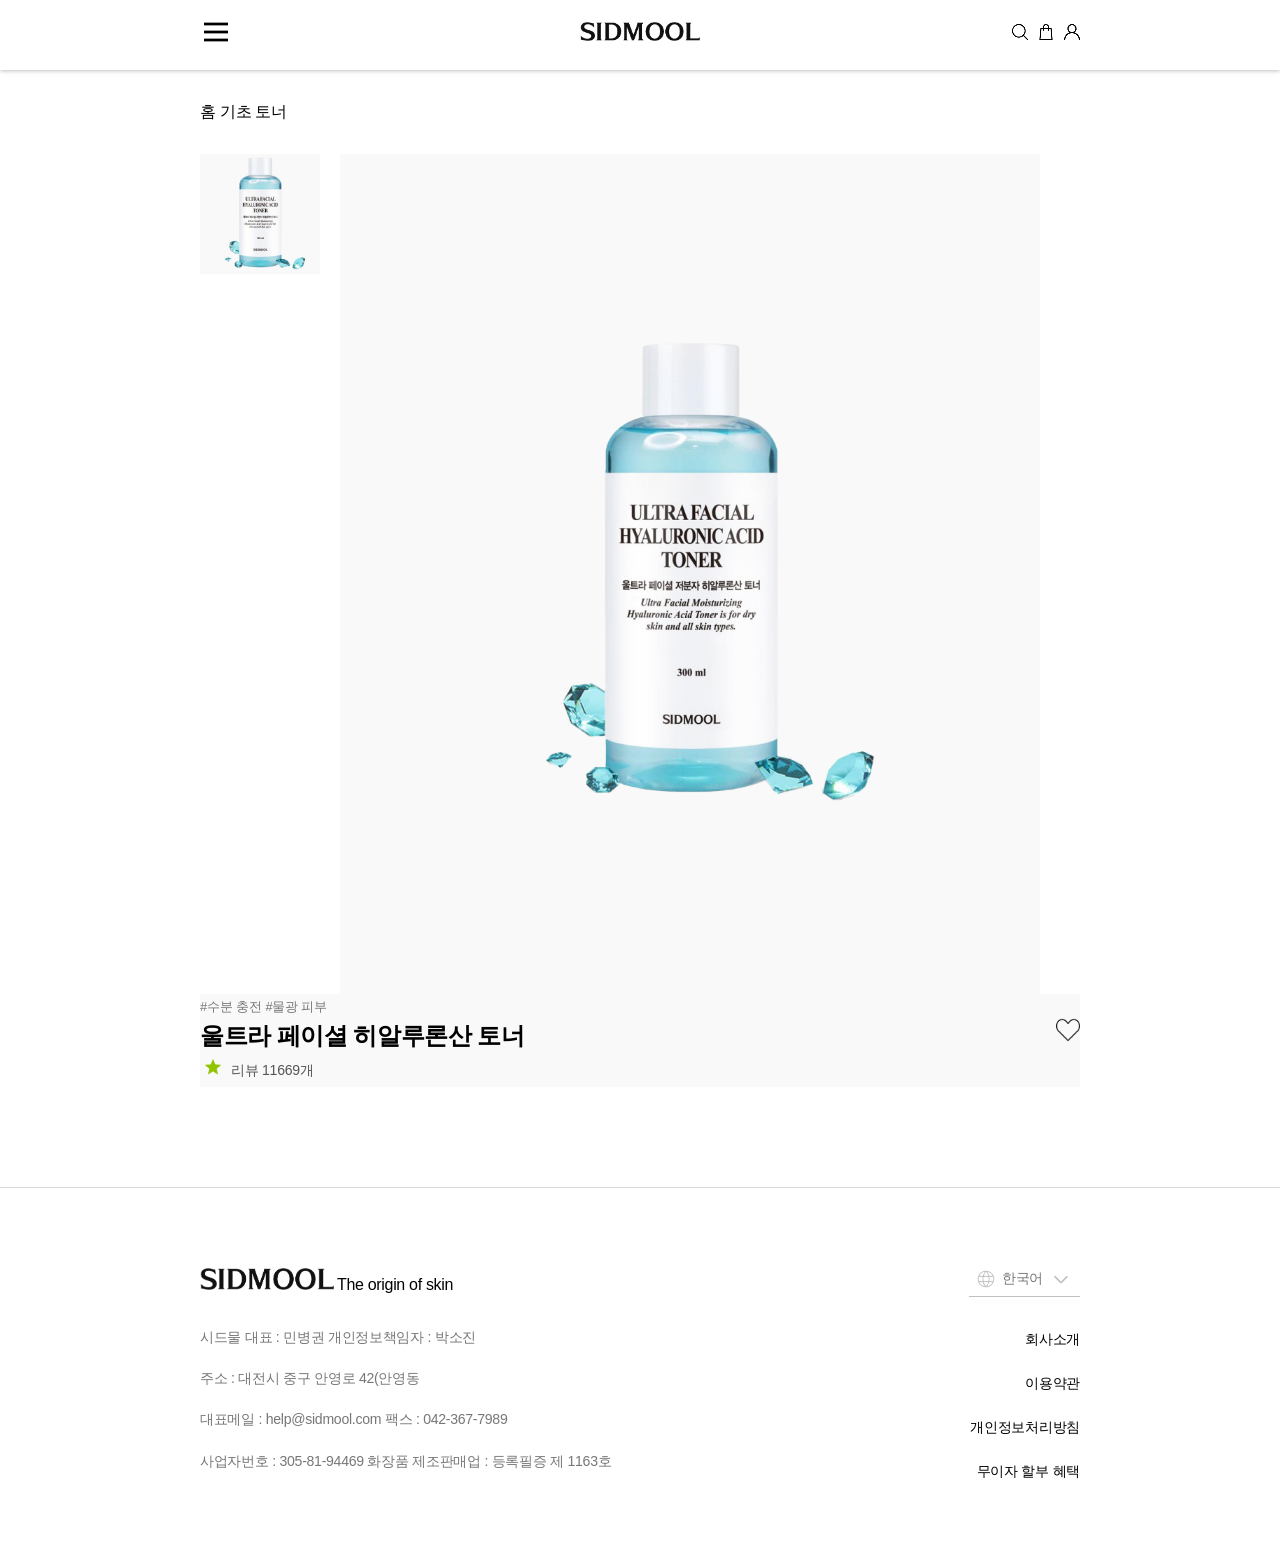
==== detail.html @ 5450d68a "26/04/20 학원" ====
<!DOCTYPE html>
<html lang="ko">
<head>
    <meta charset="UTF-8">
    <meta name="viewport" content="width=device-width, initial-scale=1.0">
    <title>울트라 페이셜 히알루론산 토너 | 시드물</title>
    <link rel="stylesheet" href="./style/reset.css">
    <link rel="stylesheet" href="./style/common.css">
    <link rel="stylesheet" href="./style/detail.css">
    <script src="./script/common.js" defer></script>
    <script src="./script/detail.js" defer></script>
</head>
<body>
    <div id="wrap">
        <header>
            <p class="menu"><img src="./images/common/hamburger_menu.png" alt="메뉴"></p>
            <h1><a href="#"><img src="./images/common/logo.png" alt="시드물"></a></h1>
            <div class="snb">
                <a href="#" class="search_btn"><img src="./images/common/search.png" alt="검색하기"></a>
                <a href="#" class="my_cart_btn"><img src="./images/common/my_cart.png" alt="장바구니"></a>
                <a href="#" class="my_menu_btn"><img src="./images/common/my_menu.png" alt="마이페이지"></a>
            </div>
        </header>
        <main>
            <div class="product_container">
                <div class="product_detail">
                    <div class="bread_crumb">
                        <a href="#">홈</a>
                        <a href="#">기초</a>
                        <a href="#">토너</a>
                    </div>
                    <div class="thumbnails">
                        <div class="related_products">
                            <a href="#"><img src="./images/product/sdm_best_001.png" alt=""></a><!-- 임시이미지 패키지로 교체 -->
                        </div>
                        <div class="product_thumbnail">
                            <p class="photo"></p>
                        </div>
                    </div>
                </div>
                <div class="order_sheet">
                    <div class="titles">
                        <div class="tags">
                            <a href="#">#수분 충전</a>
                            <a href="#">#물광 피부</a>
                        </div>
                        <div class="title_wrap">
                            <h1>울트라 페이셜 히알루론산 토너</h1>
                            <a href="#" class="like_btn"><img src="./images/common/like_btn.png" alt=""></a>
                        </div>
                        <div class="review">
                            <p><img src="./images/common/star.png" alt=""></p>
                            <a href="#">리뷰 11669개</a>
                        </div>
                    </div>
                    <div class="price_wrap">
                        <dl class="sale_price">
                            <dt></dt>
                            <dd></dd>
                        </dl>
                    </div>
                </div>
            </div>
        </main>
        <footer>
            <div class="f_top">
                <div class="logo">
                    <a href="#">
                        <img src="./images/common/logo.png" alt="시드물">
                    </a>
                    <span>The origin of skin</span>
                </div>
                <div class="language_btn">
                    <a href="#">
                        <img src="./images/common/language.png" alt="">
                        <span>한국어</span>
                        <img src="./images/common/down_arrow.png" alt="">
                    </a>
                </div>
            </div>
            <div class="f_bottom">
                <ul class="company_info">
                    <li>시드물 대표 : 민병권 개인정보책임자 : 박소진</li>
                    <li>주소 : 대전시 중구 안영로 42(안영동</li>
                    <li>대표메일 : help@sidmool.com 팩스 : 042-367-7989</li>
                    <li>사업자번호 : 305-81-94469 화장품 제조판매업 : 등록필증 제 1163호</li>
                </ul>
                <ul class="fnb">
                    <li><a href="#">회사소개</a></li>
                    <li><a href="#">이용약관</a></li>
                    <li><a href="#"><span>개인정보처리방침</span></a></li>
                    <li><a href="#">무이자 할부 혜택</a></li>
                </ul>
            </div>
        </footer>
    </div>
</body>
</html>
---- style/common.css ----
/* ============================================================헤더 */
header {
    width:100%; /* max-width:1920px;  */height:70px; padding:0 200px;
    display:flex; justify-content:space-between; align-items:center;
    position:fixed; z-index:999; 
    background-color: transparent;
    transition:background-color 0.3s;
}
header.scrolled { /* 헤더 스크롤 시 */
    background-color: #fff;  box-shadow: 0 1px 4px 0 rgba(0,0,0,0.25);
}
header .menu {width:32px;}
header .menu img {width:100%;}
header h1 {
    width:120px;
    position:absolute;
    left:50%;
    transform:translateX(-50%);
}
header h1 a {}
header h1 a img {width:100%;}
header .snb {display:flex; gap:10px;}
header .snb p {width:16px;}
header .snb p img {width:100%;}
/* ============================================================푸터 */
footer {padding:80px 200px; border-top:1px solid #d9d9d9;}
footer .f_top {margin-bottom:30px; display:flex; justify-content:space-between;}
footer .f_top .logo {display:flex; align-items:flex-end; gap:3px;}
footer .f_top .logo a {display:block; width:134px;}
footer .f_top .logo a img {width:100%;}
footer .f_top .logo span {font-weight:200;}
footer .f_top .language_btn {padding:0 6px; border-bottom:1px solid rgba(119,119,119,0.45)}
footer .f_top .language_btn a {display:flex; align-items:center;}
footer .f_top .language_btn a img:first-child {}
footer .f_top .language_btn a span {color:#777; font-size:0.88rem; font-weight:300; margin:0 5px;}
footer .f_top .language_btn a img:last-child {}
footer .f_bottom {display:flex; flex-flow:row nowrap; justify-content:space-between;}
footer .f_bottom .company_info {}
footer .f_bottom .company_info li {font-size:0.88rem; color:#777;margin-bottom:20px;}
footer .f_bottom .company_info li:last-child {margin-bottom:0;}
footer .f_bottom .fnb {display:flex; flex-flow:column nowrap; align-items:flex-end; gap:20px;}
footer .f_bottom .fnb li {}
footer .f_bottom .fnb li a {font-size:0.88rem; font-weight:300;}
footer .f_bottom .fnb li a span {font-weight:500;}
---- style/detail.css ----
header {
    background-color: #fff;  box-shadow: 0 1px 4px 0 rgba(0,0,0,0.25);
    position:fixed;
}
main {}
main .product_container {padding:100px 200px;}
main .product_container .product_detail {/* position:relative; */}
main .product_container .product_detail .bread_crumb {margin-bottom:30px;}
main .product_container .product_detail .bread_crumb a {}
main .product_container .product_detail .thumbnails {display:flex; gap:20px;}
main .product_container .product_detail .thumbnails .related_products {background-color: #f9f9f9; width:120px; height:120px;}
main .product_container .product_detail .thumbnails .related_products a {}
main .product_container .product_detail .thumbnails .related_products a img {width:100%;}
main .product_container .product_detail .product_thumbnail {
    width:700px; height:840px; background-color: #f9f9f9;
}
main .product_container .product_detail .thumbnails .product_thumbnail .photo {
    width:100%; height:100%;
    background-image: url(../images/product/sdm_best_001.png);
    background-position: center; background-size:70%; background-repeat: no-repeat;
}
main .product_container .order_sheet {
    /* position:fixed; right:200px; top:100px; */
    background-color: #f9f9f9;
}
main .product_container .order_sheet .titles {}
main .product_container .order_sheet .titles .tags {}
main .product_container .order_sheet .titles .tags a {color:#777; font-size:0.81rem; font-weight:500;}
main .product_container .order_sheet .titles .title_wrap {display:flex; justify-content:space-between;}
main .product_container .order_sheet .titles .title_wrap h1 {font-size:1.5rem; font-weight:700;}
main .product_container .order_sheet .titles .title_wrap .like_btn {display:block; width:24px; height:24px;}
main .product_container .order_sheet .titles .title_wrap .like_btn img {width:100%;}
main .product_container .order_sheet .titles .review {display:flex; align-items: center; gap:5px;}
main .product_container .order_sheet .titles .review p {width:26px;}
main .product_container .order_sheet .titles .review p img {width:100%;}
main .product_container .order_sheet .titles .review a {color:#555; font-size:0.88rem;}
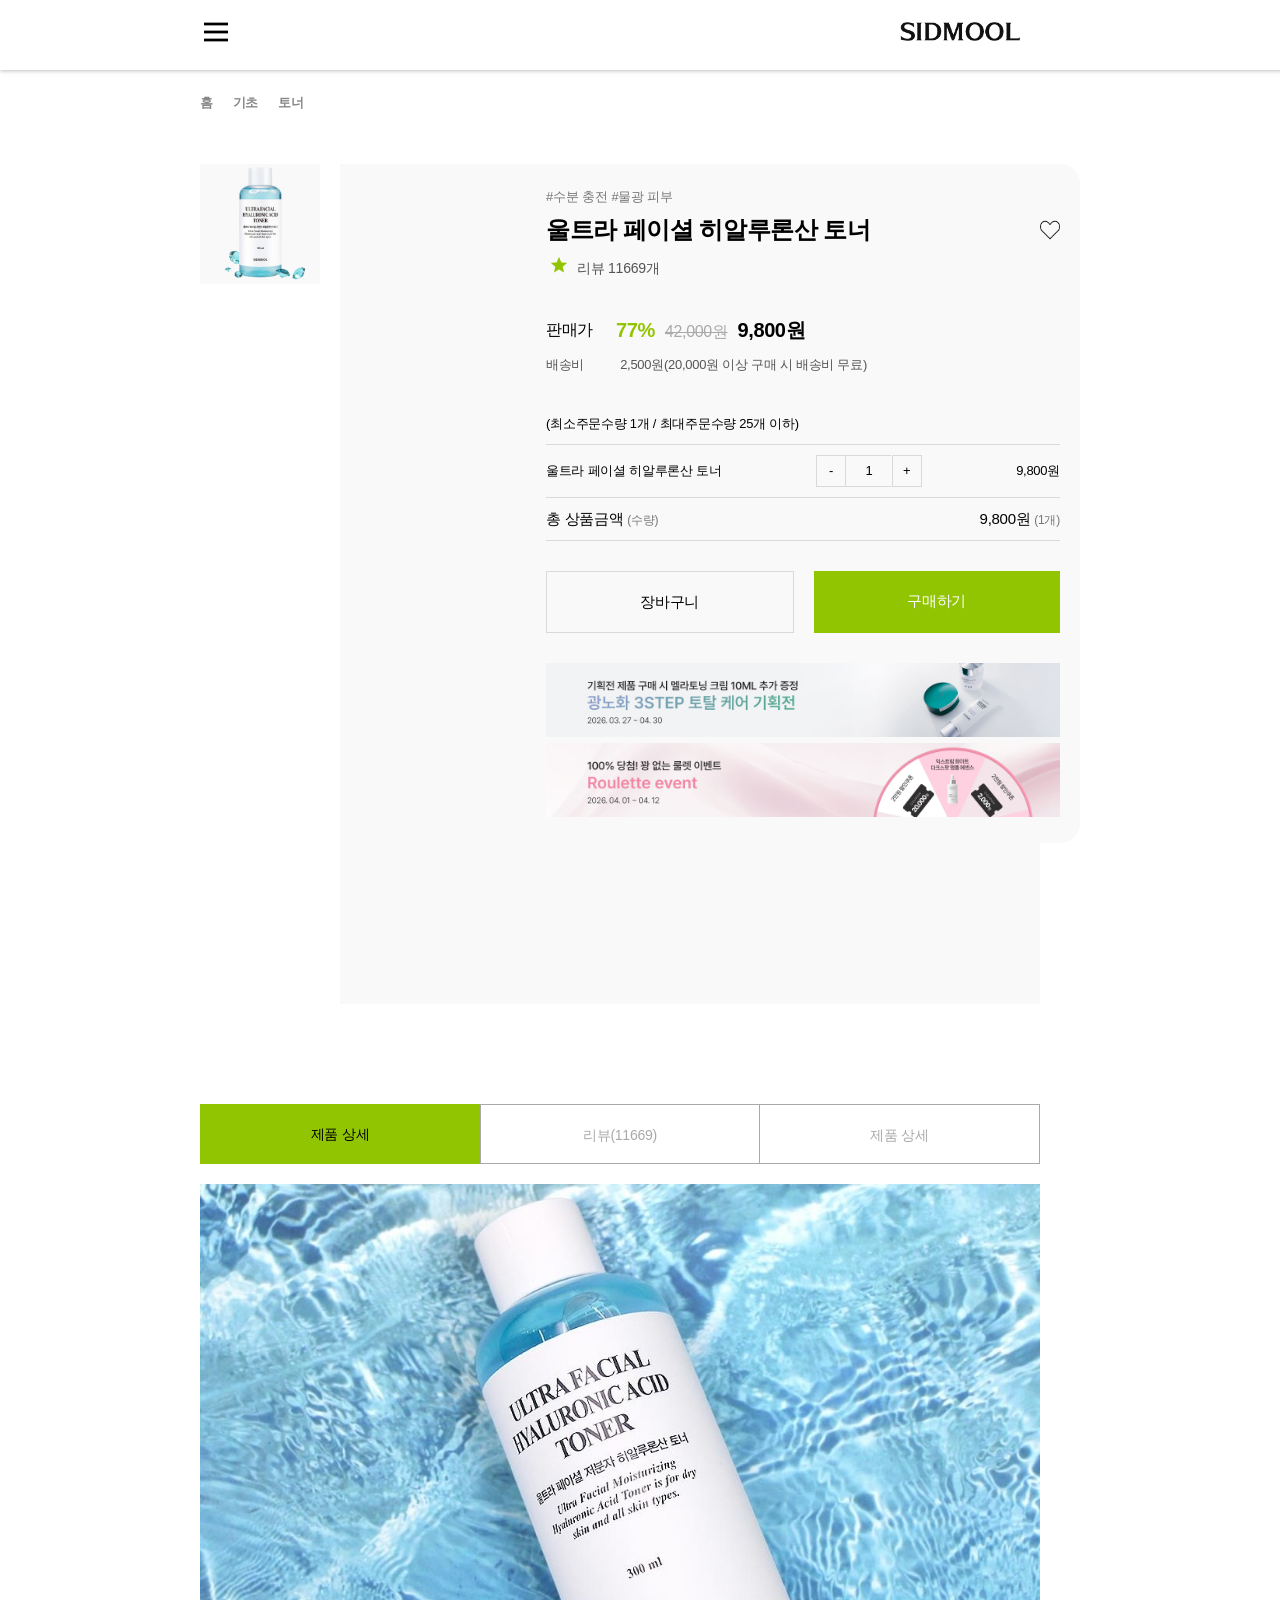
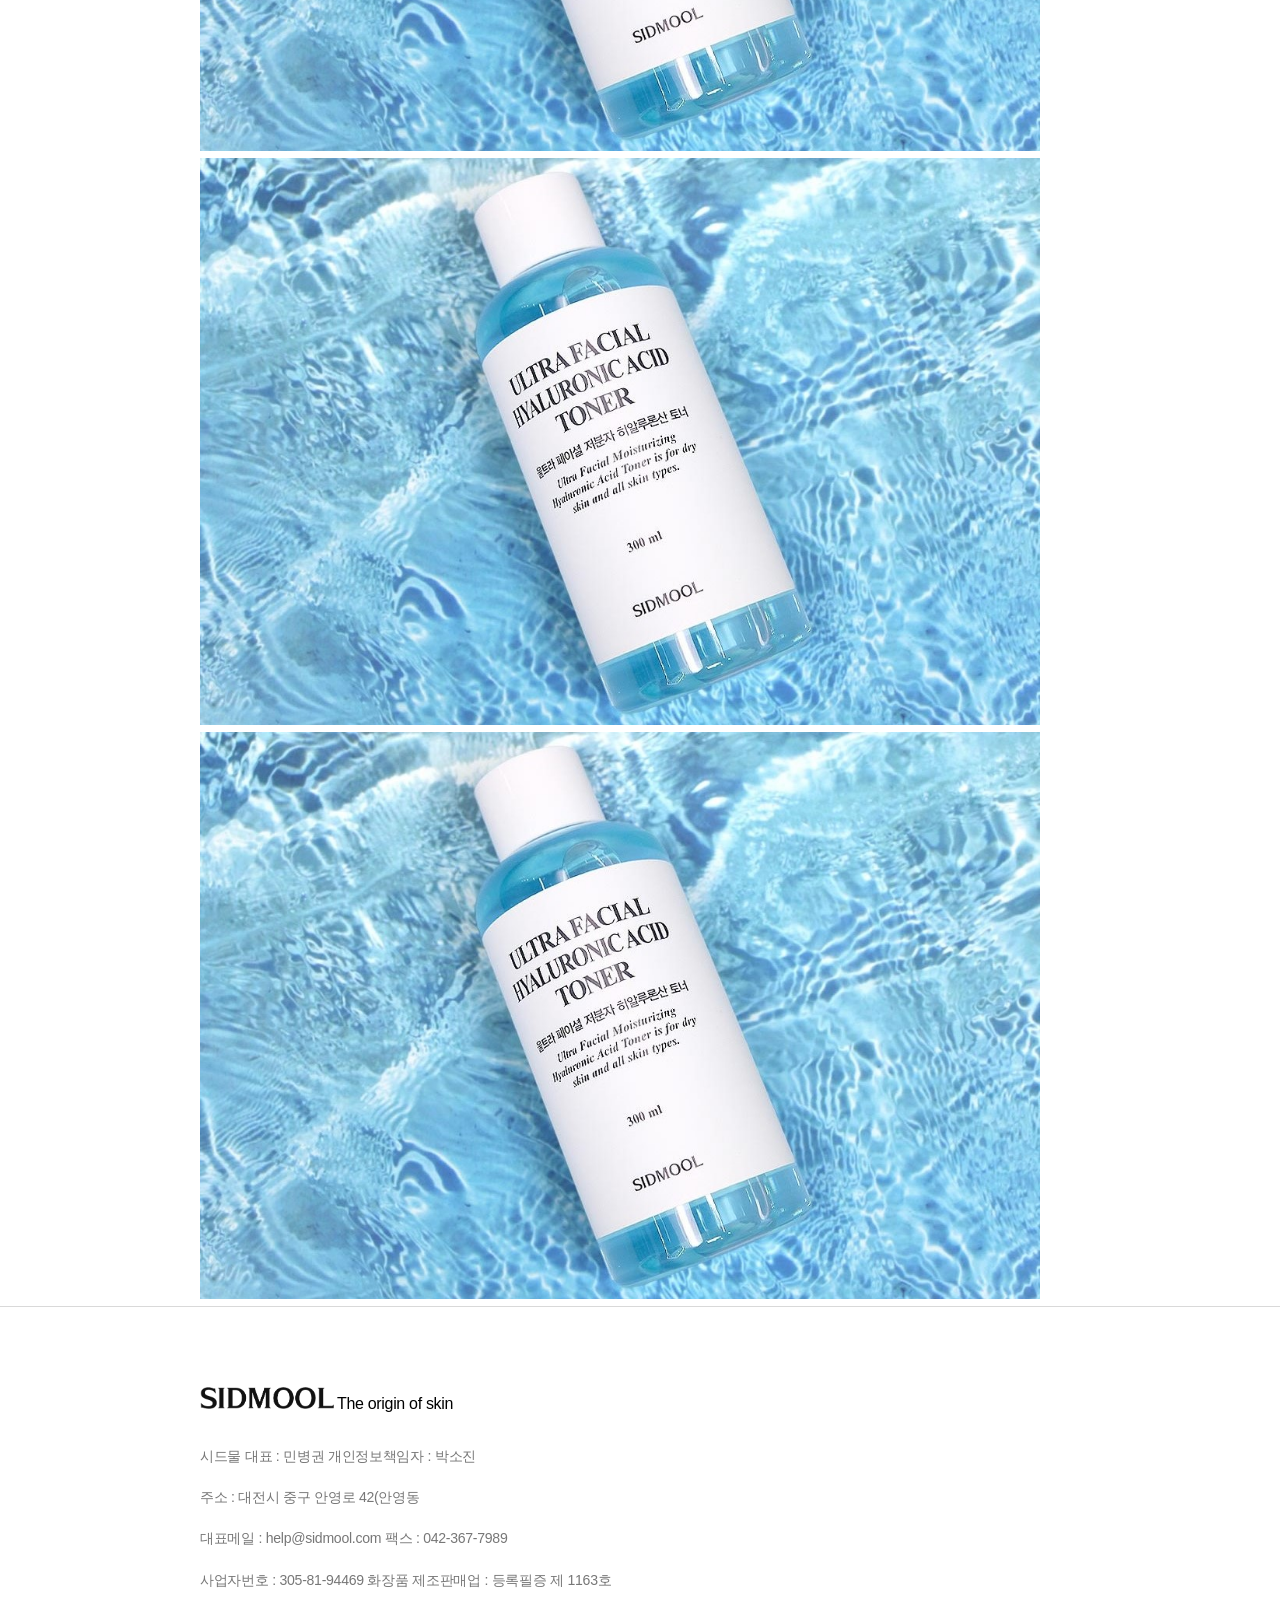
==== commit be3a94b0: "26/04/21 학원" ====
--- a/detail.html
+++ b/detail.html
@@ -7,6 +7,7 @@
     <link rel="stylesheet" href="./style/reset.css">
     <link rel="stylesheet" href="./style/common.css">
     <link rel="stylesheet" href="./style/detail.css">
+    <link rel="shortcut icon" href="./images/common/favicon.png" type="image/x-icon">
     <script src="./script/common.js" defer></script>
     <script src="./script/detail.js" defer></script>
 </head>
@@ -14,7 +15,7 @@
     <div id="wrap">
         <header>
             <p class="menu"><img src="./images/common/hamburger_menu.png" alt="메뉴"></p>
-            <h1><a href="#"><img src="./images/common/logo.png" alt="시드물"></a></h1>
+            <h1><a href="./index.html"><img src="./images/common/logo.png" alt="시드물"></a></h1>
             <div class="snb">
                 <a href="#" class="search_btn"><img src="./images/common/search.png" alt="검색하기"></a>
                 <a href="#" class="my_cart_btn"><img src="./images/common/my_cart.png" alt="장바구니"></a>
@@ -22,20 +23,32 @@
             </div>
         </header>
         <main>
-            <div class="product_container">
-                <div class="product_detail">
-                    <div class="bread_crumb">
-                        <a href="#">홈</a>
-                        <a href="#">기초</a>
-                        <a href="#">토너</a>
+            <ul class="bread_crumb">
+                <li><a href="#">홈</a></li>
+                <li><a href="#">기초</a></li>
+                <li><a href="#">토너</a></li>
+            </ul>
+            <div id="detail_wrap">
+                <div class="product_container">
+                    <div class="product_detail">
+                        <div class="thumbnails">
+                            <div class="related_products">
+                                <a href="#"><img src="./images/product/sdm_best_001.png" alt=""></a><!-- 임시이미지 패키지로 교체 -->
+                            </div>
+                            <div class="product_thumbnail">
+                                <p class="photo"><img src="./images/product/sdm_best_001.png" alt=""></p>
+                            </div>
+                        </div>
                     </div>
-                    <div class="thumbnails">
-                        <div class="related_products">
-                            <a href="#"><img src="./images/product/sdm_best_001.png" alt=""></a><!-- 임시이미지 패키지로 교체 -->
-                        </div>
-                        <div class="product_thumbnail">
-                            <p class="photo"></p>
-                        </div>
+                    <div class="tab_menu_box"><!-- 임시 -->
+                        <a href="#" class="detail active">제품 상세</a>
+                        <a href="#" class="review">리뷰(<span>11669</span>)</a>
+                        <a href="#" class="inquiry">제품 상세</a>
+                    </div>
+                    <div class="product_detail_img"><!-- 임시 -->
+                        <a href="#"><img src="./images/detail/sdm_detail_img.jpg" alt=""></a>
+                        <a href="#"><img src="./images/detail/sdm_detail_img.jpg" alt=""></a>
+                        <a href="#"><img src="./images/detail/sdm_detail_img.jpg" alt=""></a>
                     </div>
                 </div>
                 <div class="order_sheet">
@@ -54,11 +67,45 @@
                         </div>
                     </div>
                     <div class="price_wrap">
-                        <dl class="sale_price">
-                            <dt></dt>
-                            <dd></dd>
-                        </dl>
+                        <div class="sale_price">
+                            <p>판매가</p>
+                            <div class="price_info">
+                                <span class="discount_rate">77%</span><em>42,000원</em><p class="price">9,800원</p>
+                            </div>
+                        </div>
+                        <div class="delivery_fee">
+                            <p>배송비</p>
+                            <span>2,500원(20,000원 이상 구매 시 배송비 무료)</span>
+                        </div>
                     </div>
+                    <ul class="order_detail">
+                        <li>(최소주문수량 1개 / 최대주문수량 25개 이하)</li>
+                        <li>
+                            <ul class="order_quantity_box">
+                                <li>울트라 페이셜 히알루론산 토너</li>
+                                <li class="quantity_btn_box">
+                                    <button type="button" class="minus">-</button>
+                                    <input type="number" name="quantity" id="quantity" value="1">
+                                    <button type="button" class="plus">+</button>
+                                </li>
+                                <li>9,800원</li>
+                            </ul>
+                        </li>
+                        <li>
+                            <ul class="total_box">
+                                <li>총 상품금액 <span>(수량)</span></li>
+                                <li>9,800원 <span>(1개)</span></li>
+                            </ul>
+                        </li>
+                    </ul>
+                    <div class="order_btn">
+                        <a href="#" class="cart_btn">장바구니</a>
+                        <a href="#" class="buy_btn">구매하기</a>
+                    </div>
+                    <ol class="event_bnr_container"> <!-- background-image 이미지 교체 필요함 (해상도 깨짐) -->
+                        <li class="event_bnr"><a href="#"><img src="./images/detail/sdm_detail_event_bnr_001.jpg" alt=""></a></li>
+                        <li class="event_bnr"><a href="#"><img src="./images/detail/sdm_detail_event_bnr_002.jpg" alt=""></a></li>
+                    </ol>
                 </div>
             </div>
         </main>
--- a/style/common.css
+++ b/style/common.css
@@ -1,6 +1,6 @@
 /* ============================================================헤더 */
 header {
-    width:100%; /* max-width:1920px;  */height:70px; padding:0 200px;
+    width:100%; min-width:1920px; height:70px; padding:0 200px;
     display:flex; justify-content:space-between; align-items:center;
     position:fixed; z-index:999; 
     background-color: transparent;
--- a/style/detail.css
+++ b/style/detail.css
@@ -1,36 +1,96 @@
+#wrap {width:100%; min-width:1920px; }
 header {
     background-color: #fff;  box-shadow: 0 1px 4px 0 rgba(0,0,0,0.25);
-    position:fixed;
+    position:sticky; top:0;
 }
-main {}
-main .product_container {padding:100px 200px;}
-main .product_container .product_detail {/* position:relative; */}
-main .product_container .product_detail .bread_crumb {margin-bottom:30px;}
-main .product_container .product_detail .bread_crumb a {}
-main .product_container .product_detail .thumbnails {display:flex; gap:20px;}
-main .product_container .product_detail .thumbnails .related_products {background-color: #f9f9f9; width:120px; height:120px;}
-main .product_container .product_detail .thumbnails .related_products a {}
-main .product_container .product_detail .thumbnails .related_products a img {width:100%;}
-main .product_container .product_detail .product_thumbnail {
+#wrap main {width:100%; min-width:1920px;}
+#wrap main .bread_crumb {margin-bottom:30px; display:flex; gap:20px; padding:20px 200px;}
+#wrap main .bread_crumb li {}
+#wrap main .bread_crumb li a {color:#888; font-size:0.81rem; font-weight:700;}
+#wrap main #detail_wrap {display:flex; flex-flow:row nowrap; justify-content:space-between; position:relative; width:100%; min-width:1920px; margin:0 200px;}
+#wrap main #detail_wrap .product_container {width:840px;}
+#wrap main #detail_wrap .product_container .product_detail {}
+#wrap main #detail_wrap .product_container .product_detail .thumbnails {display:flex; gap:20px;}
+#wrap main #detail_wrap .product_container .product_detail .thumbnails .related_products {background-color: #f9f9f9; width:120px; height:120px;}
+#wrap main #detail_wrap .product_container .product_detail .thumbnails .related_products a {}
+#wrap main #detail_wrap .product_container .product_detail .thumbnails .related_products a img {width:100%;}
+#wrap main #detail_wrap .product_container .product_detail .product_thumbnail {
     width:700px; height:840px; background-color: #f9f9f9;
 }
-main .product_container .product_detail .thumbnails .product_thumbnail .photo {
-    width:100%; height:100%;
-    background-image: url(../images/product/sdm_best_001.png);
-    background-position: center; background-size:70%; background-repeat: no-repeat;
+#wrap main #detail_wrap .product_container .product_detail .thumbnails .product_thumbnail .photo {width:450px; margin:0 auto; padding-top:25%;}
+#wrap main #detail_wrap .product_container .product_detail .thumbnails .product_thumbnail .photo img {width:100%;}
+/* ================================================================================================== 아래 상세 탭메뉴 */
+#wrap main #detail_wrap .product_container .tab_menu_box {display:flex; text-align:center; margin:100px 0 20px 0; }
+#wrap main #detail_wrap .product_container .tab_menu_box a {display:block; height:60px; width:calc(100% / 3); }
+#wrap main #detail_wrap .product_container .tab_menu_box > * {color:#a9a9a9; line-height:60px; font-size:0.88rem;}
+#wrap main #detail_wrap .product_container .tab_menu_box a.active {color:#000; background-color:#92C501}
+#wrap main #detail_wrap .product_container .tab_menu_box .detail {}
+#wrap main #detail_wrap .product_container .tab_menu_box .review {border:1px solid #a9a9a9;}
+#wrap main #detail_wrap .product_container .tab_menu_box .review span {color:#a9a9a9;}
+#wrap main #detail_wrap .product_container .tab_menu_box .inquiry {border:1px solid #a9a9a9; border-left:0;}
+#wrap main #detail_wrap .product_container .product_detail_img {}
+#wrap main #detail_wrap .product_container .product_detail_img a {display:block; width:100%;}
+#wrap main #detail_wrap .product_container .product_detail_img a img {width:100%;}
+
+/* ================================================================================================== 주문서 */
+
+#wrap main #detail_wrap .order_sheet {
+    position:fixed; right:200px;  border-radius: 20px;
+    background-color: #f9f9f9; width:100%; max-width:554px; padding:20px;
 }
-main .product_container .order_sheet {
-    /* position:fixed; right:200px; top:100px; */
-    background-color: #f9f9f9;
+#wrap main #detail_wrap .order_sheet .titles {}
+#wrap main #detail_wrap .order_sheet .titles .tags {}
+#wrap main #detail_wrap .order_sheet .titles .tags a {color:#777; font-size:0.81rem; font-weight:500;}
+#wrap main #detail_wrap .order_sheet .titles .title_wrap {display:flex; justify-content:space-between; align-items: center; margin:10px 0;}
+#wrap main #detail_wrap .order_sheet .titles .title_wrap h1 {font-size:1.5rem; font-weight:700; line-height:1;}
+#wrap main #detail_wrap .order_sheet .titles .title_wrap .like_btn {display:block; width:20px; height:20px;}
+#wrap main #detail_wrap .order_sheet .titles .title_wrap .like_btn img {width:100%;}
+#wrap main #detail_wrap .order_sheet .titles .review {display:flex; align-items: center; gap:5px;}
+#wrap main #detail_wrap .order_sheet .titles .review p {width:26px;}
+#wrap main #detail_wrap .order_sheet .titles .review p img {width:100%;}
+#wrap main #detail_wrap .order_sheet .titles .review a {color:#555; font-size:0.88rem;}
+/* ===============================================================================================================================price_wrap */
+#wrap main #detail_wrap .order_sheet .price_wrap {margin:30px 0;}
+#wrap main #detail_wrap .order_sheet .price_wrap > * {line-height:1;}
+#wrap main #detail_wrap .order_sheet .price_wrap .sale_price {display:flex; margin-bottom:10px; align-items:center;}
+#wrap main #detail_wrap .order_sheet .price_wrap .sale_price > p {width:50px; margin-right:20px;}
+#wrap main #detail_wrap .order_sheet .price_wrap .sale_price .price_info {}
+#wrap main #detail_wrap .order_sheet .price_wrap .sale_price .price_info .discount_rate {font-size:1.25rem; font-weight:700; color:#92C501;}
+#wrap main #detail_wrap .order_sheet .price_wrap .sale_price .price_info em {color:#a9a9a9; text-decoration: line-through; margin:0 10px;}
+#wrap main #detail_wrap .order_sheet .price_wrap .sale_price .price_info .price {font-size:1.25rem; font-weight:700; display:inline-block;}
+#wrap main #detail_wrap .order_sheet .price_wrap .delivery_fee {}
+#wrap main #detail_wrap .order_sheet .price_wrap .delivery_fee > * {color:#555; font-size:0.81rem;}
+#wrap main #detail_wrap .order_sheet .price_wrap .delivery_fee p {display:inline-block; width:50px;  margin-right:20px;}
+#wrap main #detail_wrap .order_sheet .price_wrap .delivery_fee span {}
+/* ===============================================================================================================================.order_detail */
+#wrap main #detail_wrap .order_sheet .order_detail {}
+#wrap main #detail_wrap .order_sheet .order_detail > li {border-bottom:1px solid #d9d9d9; padding:10px 0; font-size:0.81rem;}
+#wrap main #detail_wrap .order_sheet .order_detail > li > * {/* font-size:0.81rem; */}
+#wrap main #detail_wrap .order_sheet .order_detail > li .order_quantity_box {display:flex; justify-content:space-between; align-items:center;}
+#wrap main #detail_wrap .order_sheet .order_detail > li .order_quantity_box > li {}
+#wrap main #detail_wrap .order_sheet .order_detail > li .order_quantity_box .quantity_btn_box {}
+#wrap main #detail_wrap .order_sheet .order_detail > li .order_quantity_box .quantity_btn_box button {width:30px; line-height:30px; border:1px solid #d9d9d9;}
+#wrap main #detail_wrap .order_sheet .order_detail > li .order_quantity_box .quantity_btn_box .minus {}
+#wrap main #detail_wrap .order_sheet .order_detail > li .order_quantity_box .quantity_btn_box .plus {}
+#wrap main #detail_wrap .order_sheet .order_detail > li .order_quantity_box .quantity_btn_box #quantity {
+    background-color:#f9f9f9; text-align: center; width:45px; line-height:30px;
+    margin:0 -3px 0 -3px;
+    border-top:1px  solid #d9d9d9;
+    border-bottom:1px  solid #d9d9d9; 
 }
-main .product_container .order_sheet .titles {}
-main .product_container .order_sheet .titles .tags {}
-main .product_container .order_sheet .titles .tags a {color:#777; font-size:0.81rem; font-weight:500;}
-main .product_container .order_sheet .titles .title_wrap {display:flex; justify-content:space-between;}
-main .product_container .order_sheet .titles .title_wrap h1 {font-size:1.5rem; font-weight:700;}
-main .product_container .order_sheet .titles .title_wrap .like_btn {display:block; width:24px; height:24px;}
-main .product_container .order_sheet .titles .title_wrap .like_btn img {width:100%;}
-main .product_container .order_sheet .titles .review {display:flex; align-items: center; gap:5px;}
-main .product_container .order_sheet .titles .review p {width:26px;}
-main .product_container .order_sheet .titles .review p img {width:100%;}
-main .product_container .order_sheet .titles .review a {color:#555; font-size:0.88rem;}
+#wrap main #detail_wrap .order_sheet .order_detail > li .total_box {display:flex; justify-content: space-between;}
+#wrap main #detail_wrap .order_sheet .order_detail > li .total_box li {font-size:0.94rem;}
+#wrap main #detail_wrap .order_sheet .order_detail > li .total_box li span {font-size:0.75rem; color:#777;}
+#wrap main #detail_wrap .order_sheet .order_btn {display:flex; gap:20px; text-align: center; margin:30px 0;}
+#wrap main #detail_wrap .order_sheet .order_btn a {display:block; font-size:0.94rem; width:100%; line-height:60px; font-size:0.94rem;}
+#wrap main #detail_wrap .order_sheet .order_btn .cart_btn {border:1px solid #d9d9d9;}
+#wrap main #detail_wrap .order_sheet .order_btn .buy_btn {background-color:#92C501; color:#fff;}
+/* ===============================================================================================================================.event_bnr_container */
+#wrap main #detail_wrap .order_sheet .event_bnr_container {}
+#wrap main #detail_wrap .order_sheet .event_bnr_container li {
+    height:80px; width:100%; background-position:center; background-size:cover;
+}
+#wrap main #detail_wrap .order_sheet .event_bnr_container li a {display:block;}
+#wrap main #detail_wrap .order_sheet .event_bnr_container li a img {width:100%;}
+#wrap main #detail_wrap .order_sheet .event_bnr_container .event_bnr {}
+
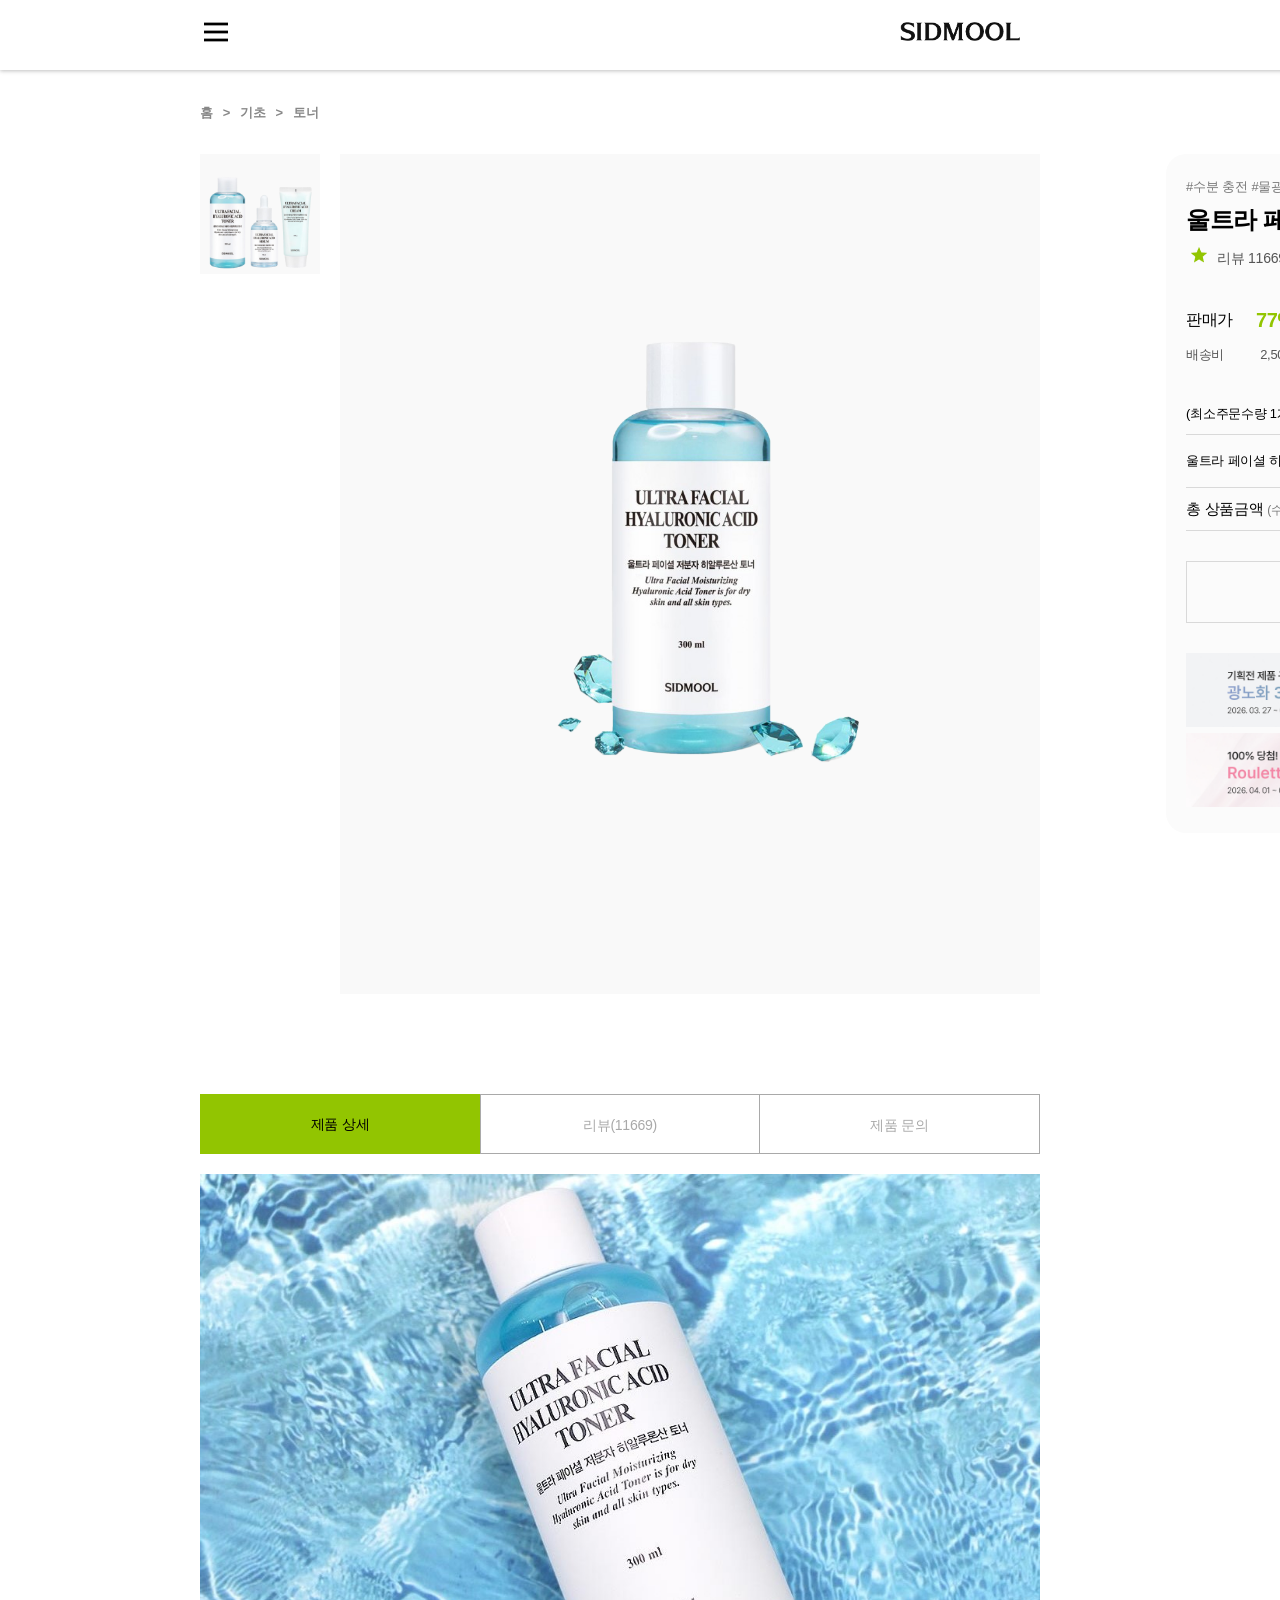
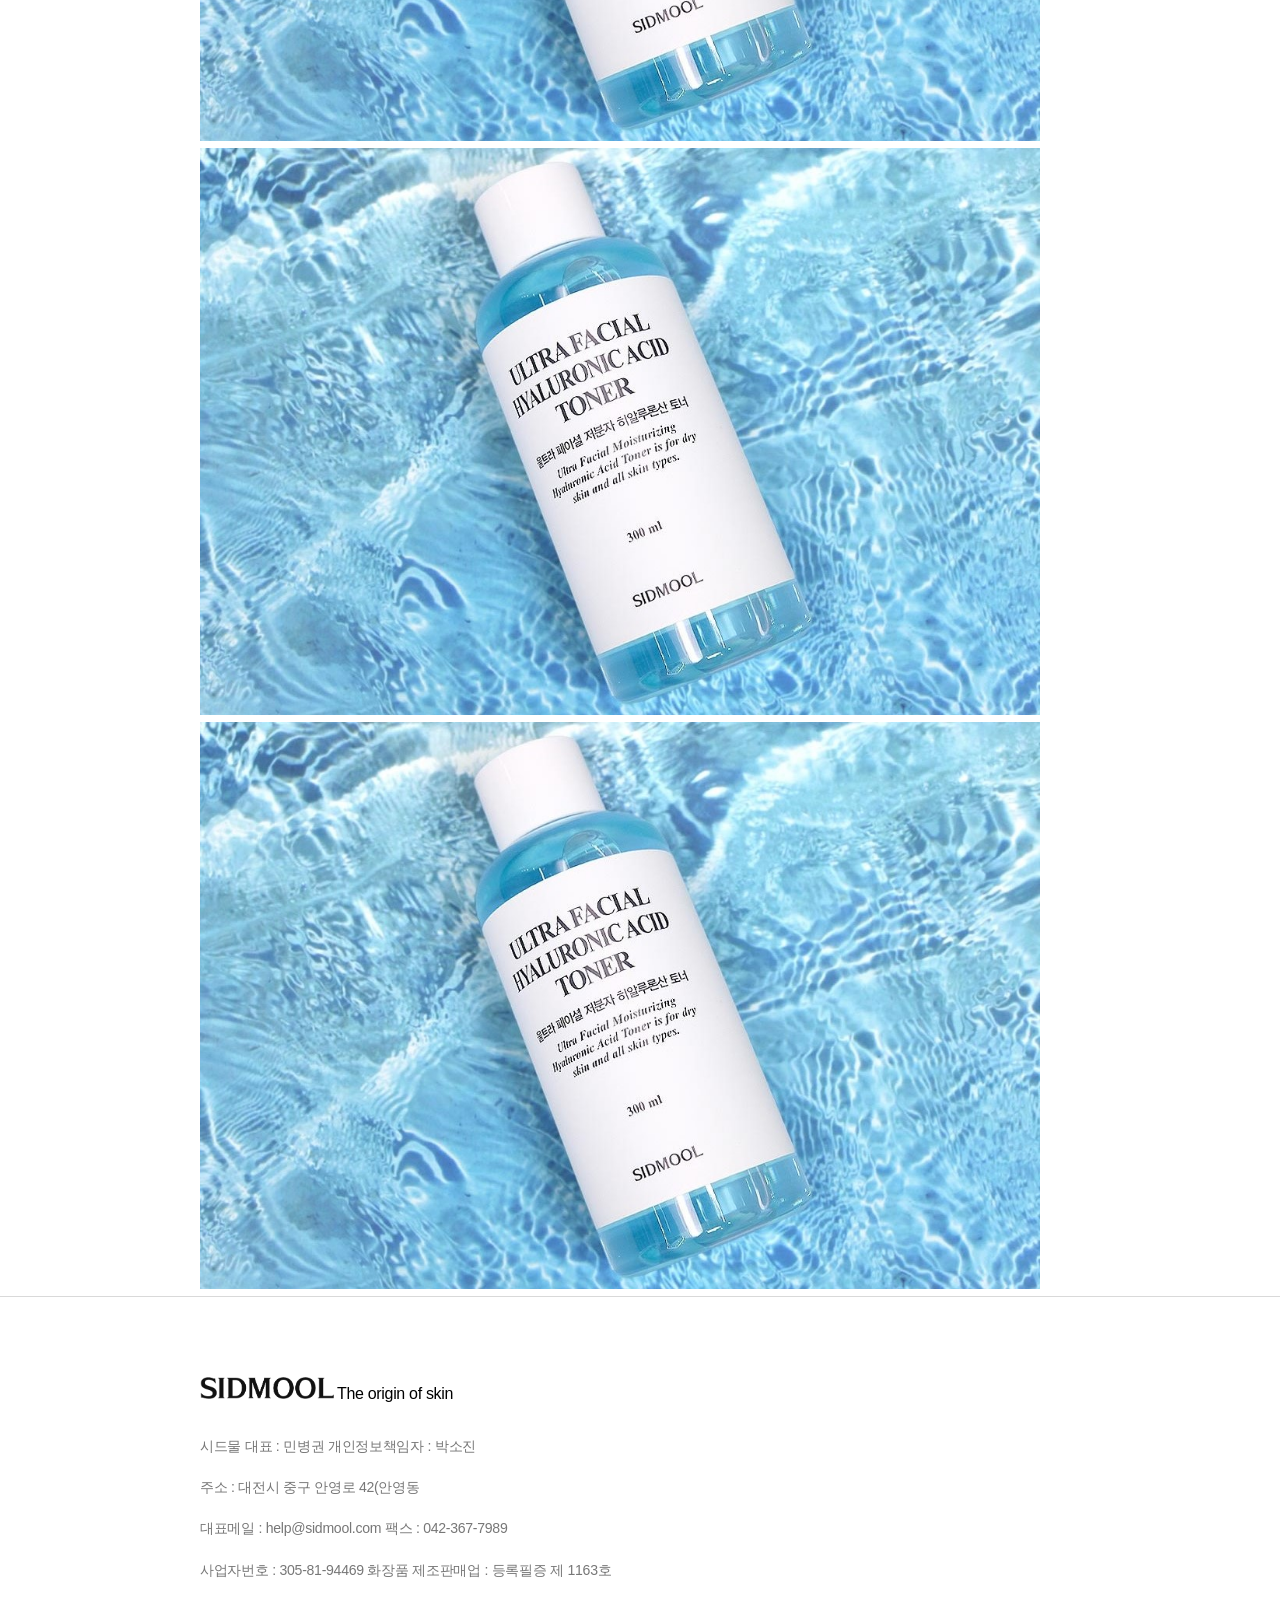
==== commit e5496e48: "26/04/24학원" ====
--- a/detail.html
+++ b/detail.html
@@ -19,13 +19,13 @@
             <div class="snb">
                 <a href="#" class="search_btn"><img src="./images/common/search.png" alt="검색하기"></a>
                 <a href="#" class="my_cart_btn"><img src="./images/common/my_cart.png" alt="장바구니"></a>
-                <a href="#" class="my_menu_btn"><img src="./images/common/my_menu.png" alt="마이페이지"></a>
+                <a href="./login.html" class="my_menu_btn"><img src="./images/common/my_menu.png" alt="마이페이지"></a>
             </div>
         </header>
         <main>
             <ul class="bread_crumb">
-                <li><a href="#">홈</a></li>
-                <li><a href="#">기초</a></li>
+                <li><a href="#">홈</a><span>></span></li>
+                <li><a href="#">기초</a><span>></span></li>
                 <li><a href="#">토너</a></li>
             </ul>
             <div id="detail_wrap">
@@ -33,7 +33,7 @@
                     <div class="product_detail">
                         <div class="thumbnails">
                             <div class="related_products">
-                                <a href="#"><img src="./images/product/sdm_best_001.png" alt=""></a><!-- 임시이미지 패키지로 교체 -->
+                                <a href="#"><img src="./images/detail/detail_package_001.png" alt=""></a><!-- 임시이미지 패키지로 교체 -->
                             </div>
                             <div class="product_thumbnail">
                                 <p class="photo"><img src="./images/product/sdm_best_001.png" alt=""></p>
@@ -43,7 +43,7 @@
                     <div class="tab_menu_box"><!-- 임시 -->
                         <a href="#" class="detail active">제품 상세</a>
                         <a href="#" class="review">리뷰(<span>11669</span>)</a>
-                        <a href="#" class="inquiry">제품 상세</a>
+                        <a href="#" class="inquiry">제품 문의</a>
                     </div>
                     <div class="product_detail_img"><!-- 임시 -->
                         <a href="#"><img src="./images/detail/sdm_detail_img.jpg" alt=""></a>
--- a/style/common.css
+++ b/style/common.css
@@ -1,3 +1,9 @@
+/* 
+* GitHub Repository Phishing Alert Appeal & Project Verification
+이 페이지는 깃허브에서 발생한 피싱 경고 오탐지(False Positive)를 해명하고, 해당 코드가 순수한 학습 및 포트폴리오용임을 증명하기 위해 작성되었습니다.
+This CSS is part of a student project. 
+Any resemblance to real-world commercial sites is purely for design practice.
+*/
 /* ============================================================헤더 */
 header {
     width:100%; min-width:1920px; height:70px; padding:0 200px;
--- a/style/detail.css
+++ b/style/detail.css
@@ -1,13 +1,16 @@
-#wrap {width:100%; min-width:1920px; }
+body {min-width:1920px;}
+#wrap {}
+#wrap > * {min-width:1920px;}
 header {
     background-color: #fff;  box-shadow: 0 1px 4px 0 rgba(0,0,0,0.25);
     position:sticky; top:0;
 }
 #wrap main {width:100%; min-width:1920px;}
-#wrap main .bread_crumb {margin-bottom:30px; display:flex; gap:20px; padding:20px 200px;}
+#wrap main .bread_crumb {margin:30px 0; display:flex; padding:0px 200px;}
 #wrap main .bread_crumb li {}
-#wrap main .bread_crumb li a {color:#888; font-size:0.81rem; font-weight:700;}
-#wrap main #detail_wrap {display:flex; flex-flow:row nowrap; justify-content:space-between; position:relative; width:100%; min-width:1920px; margin:0 200px;}
+#wrap main .bread_crumb li a {color:#888; font-size:0.81rem; font-weight:700; line-height:1;}
+#wrap main .bread_crumb li span {color:#888; font-size:0.81rem; font-weight:700; line-height:1; margin:0 10px;}
+#wrap main #detail_wrap {display:flex; flex-flow:row nowrap; justify-content:space-between; position:relative; max-width:1920px; margin:0 200px; }
 #wrap main #detail_wrap .product_container {width:840px;}
 #wrap main #detail_wrap .product_container .product_detail {}
 #wrap main #detail_wrap .product_container .product_detail .thumbnails {display:flex; gap:20px;}
@@ -35,8 +38,8 @@
 /* ================================================================================================== 주문서 */
 
 #wrap main #detail_wrap .order_sheet {
-    position:fixed; right:200px;  border-radius: 20px;
-    background-color: #f9f9f9; width:100%; max-width:554px; padding:20px;
+    position:sticky; /* right:200px; */  border-radius: 20px; top:100px;
+    background-color: #fbfbfb; width:100%; max-width:554px; padding:20px; height:max-content;
 }
 #wrap main #detail_wrap .order_sheet .titles {}
 #wrap main #detail_wrap .order_sheet .titles .tags {}
@@ -92,5 +95,4 @@
 }
 #wrap main #detail_wrap .order_sheet .event_bnr_container li a {display:block;}
 #wrap main #detail_wrap .order_sheet .event_bnr_container li a img {width:100%;}
-#wrap main #detail_wrap .order_sheet .event_bnr_container .event_bnr {}
-
+#wrap main #detail_wrap .order_sheet .event_bnr_container .event_bnr {}
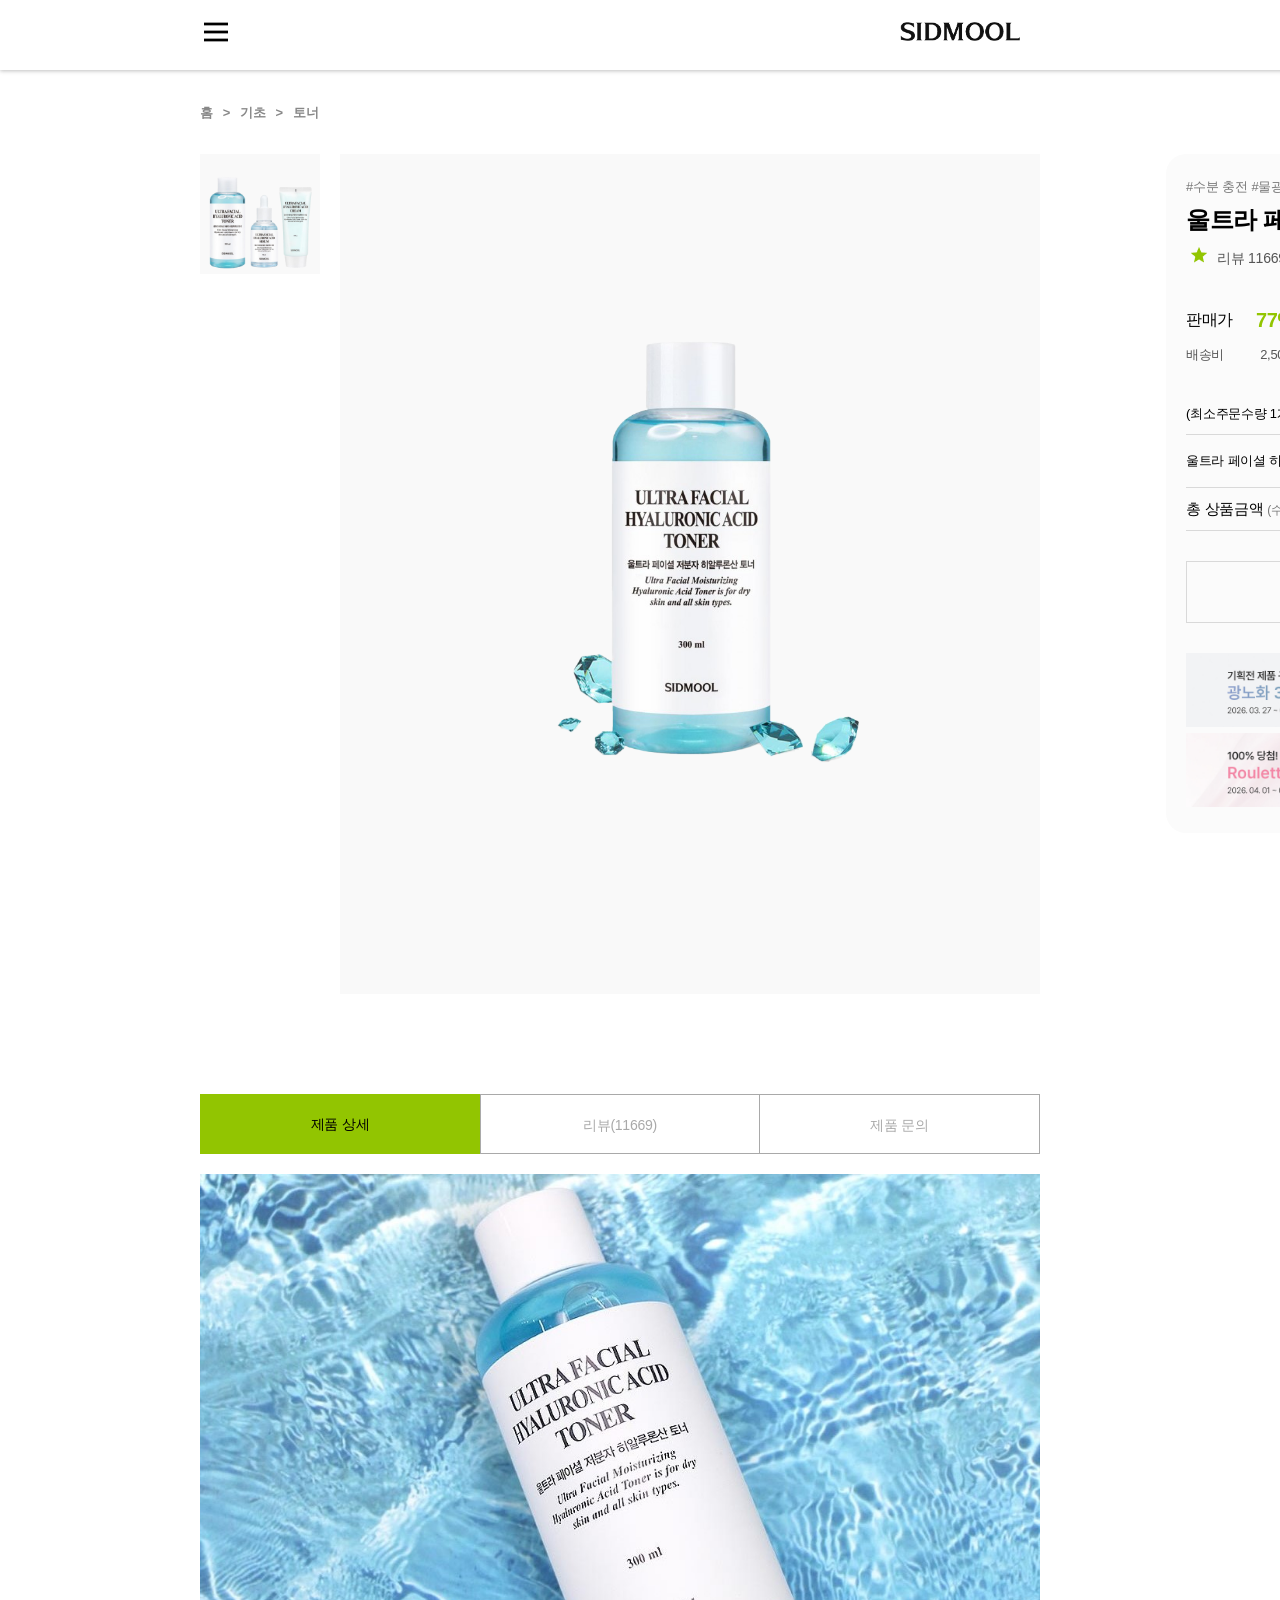
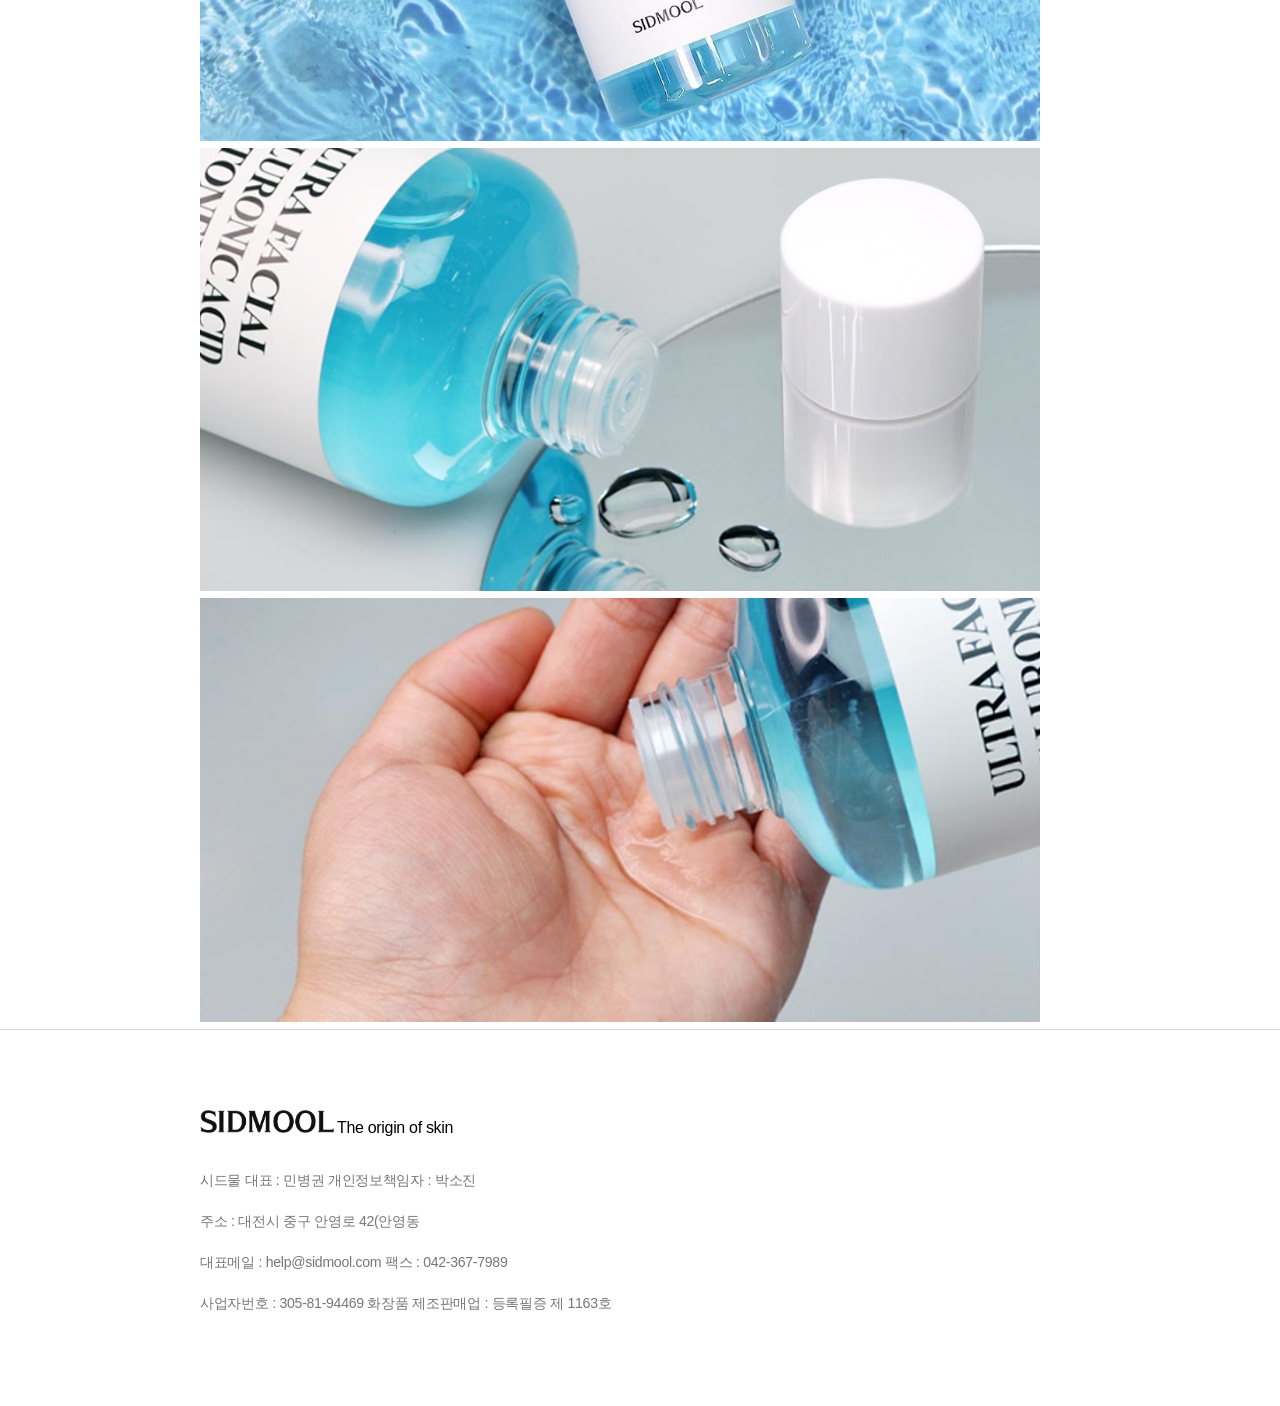
==== commit 66d4f05d: "26/04/27학원" ====
--- a/detail.html
+++ b/detail.html
@@ -46,9 +46,9 @@
                         <a href="#" class="inquiry">제품 문의</a>
                     </div>
                     <div class="product_detail_img"><!-- 임시 -->
-                        <a href="#"><img src="./images/detail/sdm_detail_img.jpg" alt=""></a>
-                        <a href="#"><img src="./images/detail/sdm_detail_img.jpg" alt=""></a>
-                        <a href="#"><img src="./images/detail/sdm_detail_img.jpg" alt=""></a>
+                        <p><img src="./images/detail/sdm_detail_img.jpg" alt=""></p>
+                        <p><img src="./images/detail/sdm_detail_img_002.png" alt=""></p>
+                        <p><img src="./images/detail/sdm_detail_img_003.png" alt=""></p>
                     </div>
                 </div>
                 <div class="order_sheet">
--- a/style/detail.css
+++ b/style/detail.css
@@ -1,11 +1,11 @@
-body {min-width:1920px;}
-#wrap {}
-#wrap > * {min-width:1920px;}
+body {min-width:1920px; }
+#wrap {margin:0 auto; min-width:1920px;}
+#wrap > * {max-width:1920px;}
 header {
     background-color: #fff;  box-shadow: 0 1px 4px 0 rgba(0,0,0,0.25);
     position:sticky; top:0;
 }
-#wrap main {width:100%; min-width:1920px;}
+#wrap main {width:100%; max-width:1920px;}
 #wrap main .bread_crumb {margin:30px 0; display:flex; padding:0px 200px;}
 #wrap main .bread_crumb li {}
 #wrap main .bread_crumb li a {color:#888; font-size:0.81rem; font-weight:700; line-height:1;}
@@ -32,8 +32,8 @@
 #wrap main #detail_wrap .product_container .tab_menu_box .review span {color:#a9a9a9;}
 #wrap main #detail_wrap .product_container .tab_menu_box .inquiry {border:1px solid #a9a9a9; border-left:0;}
 #wrap main #detail_wrap .product_container .product_detail_img {}
-#wrap main #detail_wrap .product_container .product_detail_img a {display:block; width:100%;}
-#wrap main #detail_wrap .product_container .product_detail_img a img {width:100%;}
+#wrap main #detail_wrap .product_container .product_detail_img p {width:100%;}
+#wrap main #detail_wrap .product_container .product_detail_img p img {width:100%;}
 
 /* ================================================================================================== 주문서 */
 
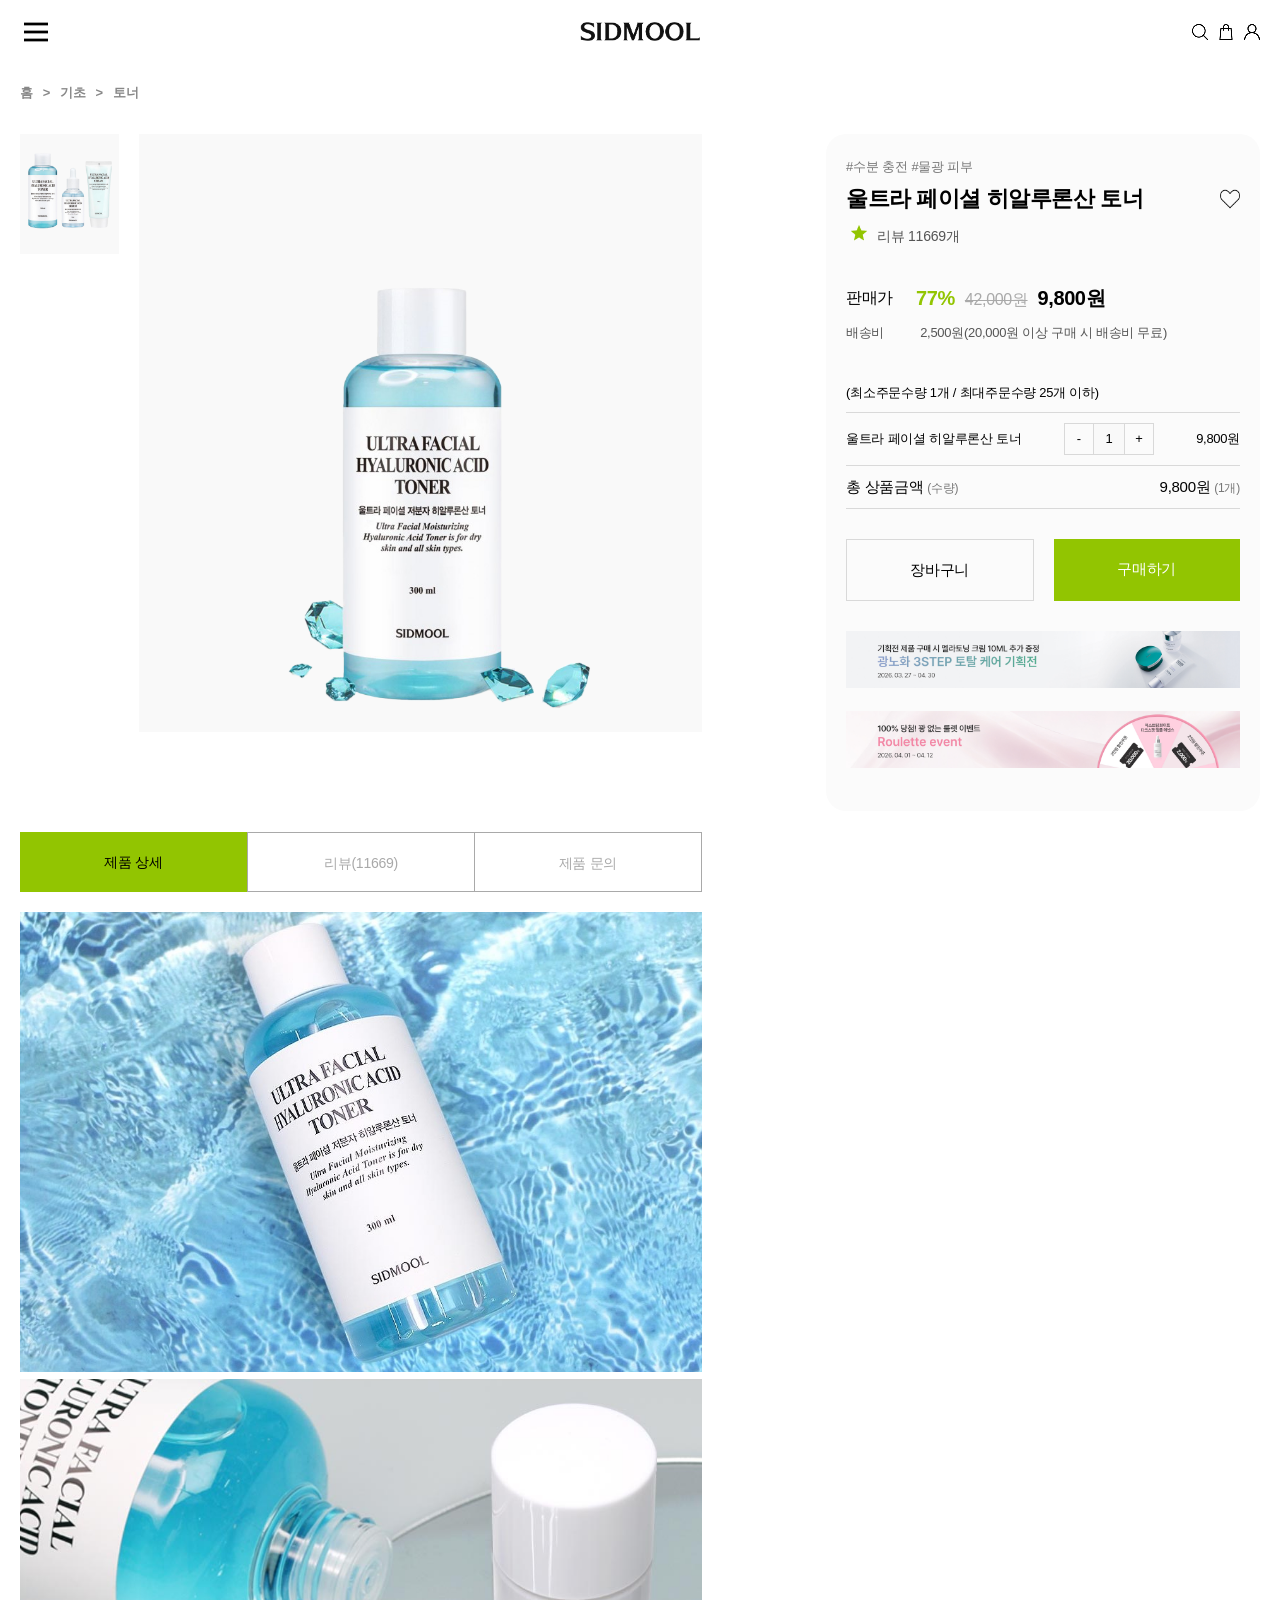
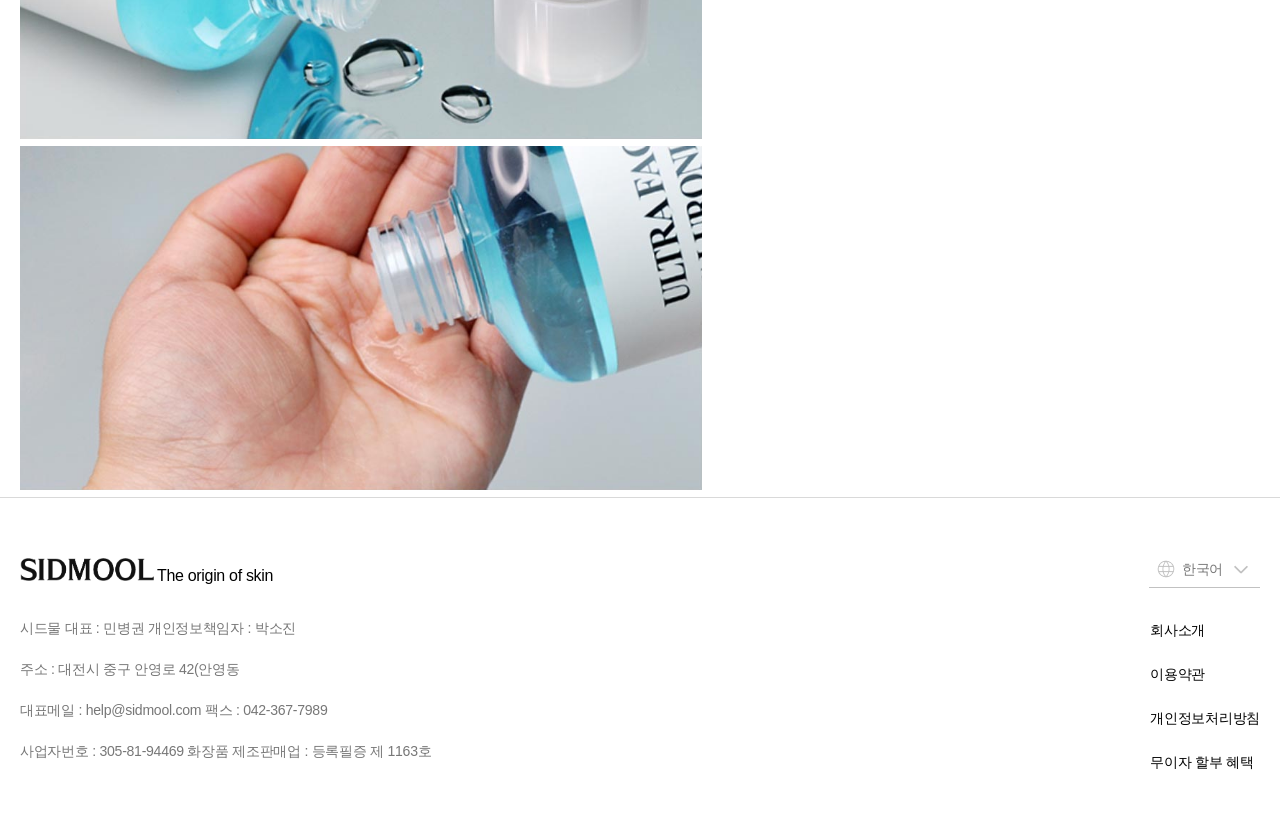
==== commit d3d089e0: "26/05/13 반응형완료" ====
--- a/detail.html
+++ b/detail.html
@@ -7,6 +7,7 @@
     <link rel="stylesheet" href="./style/reset.css">
     <link rel="stylesheet" href="./style/common.css">
     <link rel="stylesheet" href="./style/detail.css">
+    <link rel="stylesheet" href="./style/responsive.css">
     <link rel="shortcut icon" href="./images/common/favicon.png" type="image/x-icon">
     <script src="./script/common.js" defer></script>
     <script src="./script/detail.js" defer></script>
@@ -14,7 +15,11 @@
 <body>
     <div id="wrap">
         <header>
-            <p class="menu"><img src="./images/common/hamburger_menu.png" alt="메뉴"></p>
+            <a href="#" class="menu"><img src="./images/common/hamburger_menu.png" alt="메뉴"></a>
+            <!-- 햄버거 메뉴 클릭시 열림 -->
+            <div class="open_menu_bg">
+                <div class="side_wrap"></div>
+            </div>
             <h1><a href="./index.html"><img src="./images/common/logo.png" alt="시드물"></a></h1>
             <div class="snb">
                 <a href="#" class="search_btn"><img src="./images/common/search.png" alt="검색하기"></a>
@@ -40,15 +45,33 @@
                             </div>
                         </div>
                     </div>
-                    <div class="tab_menu_box"><!-- 임시 -->
-                        <a href="#" class="detail active">제품 상세</a>
-                        <a href="#" class="review">리뷰(<span>11669</span>)</a>
-                        <a href="#" class="inquiry">제품 문의</a>
+                    <div class="m_detail">
+                        <h1>울트라 페이셜 히알루론산 토너</h1>
+                        <div class="tags">
+                            <a href="#">#수분 충전</a>
+                            <a href="#">#물광 피부</a>
+                        </div>
+                        <div class="m_price_box">
+                            <div class="price_info">
+                                <span class="discount_rate">77%</span><em>42,000원</em><p class="price">9,800원</p>
+                            </div>
+                            <a href="#" class="like_btn">
+                                <img src="./images/common/like_btn.png" alt="찜하기">
+                            </a>
+                        </div>
+                        <p>건조한 피부를 위한 수분 충전 토너</p>
                     </div>
-                    <div class="product_detail_img"><!-- 임시 -->
-                        <p><img src="./images/detail/sdm_detail_img.jpg" alt=""></p>
-                        <p><img src="./images/detail/sdm_detail_img_002.png" alt=""></p>
-                        <p><img src="./images/detail/sdm_detail_img_003.png" alt=""></p>
+                    <div class="scroll_detail">
+                        <div class="tab_menu_box"><!-- 임시 -->
+                            <a href="#" class="detail active">제품 상세</a>
+                            <a href="#" class="review">리뷰(<span>11669</span>)</a>
+                            <a href="#" class="inquiry">제품 문의</a>
+                        </div>
+                        <div class="product_detail_img"><!-- 임시 -->
+                            <p><img src="./images/detail/sdm_detail_img.jpg" alt=""></p>
+                            <p><img src="./images/detail/sdm_detail_img_002.png" alt=""></p>
+                            <p><img src="./images/detail/sdm_detail_img_003.png" alt=""></p>
+                        </div>
                     </div>
                 </div>
                 <div class="order_sheet">
--- a/style/common.css
+++ b/style/common.css
@@ -6,16 +6,16 @@
 */
 /* ============================================================헤더 */
 header {
-    width:100%; min-width:1920px; height:70px; padding:0 200px;
+    width:100%; height:70px; padding:0 200px;
     display:flex; justify-content:space-between; align-items:center;
-    position:fixed; z-index:999; 
+    position:fixed; z-index:999;  top:0;
     background-color: transparent;
     transition:background-color 0.3s;
 }
 header.scrolled { /* 헤더 스크롤 시 */
     background-color: #fff;  box-shadow: 0 1px 4px 0 rgba(0,0,0,0.25);
 }
-header .menu {width:32px;}
+header .menu {display:block; width:32px;}
 header .menu img {width:100%;}
 header h1 {
     width:120px;
@@ -42,9 +42,9 @@
 footer .f_top .language_btn a img:last-child {}
 footer .f_bottom {display:flex; flex-flow:row nowrap; justify-content:space-between;}
 footer .f_bottom .company_info {}
-footer .f_bottom .company_info li {font-size:0.88rem; color:#777;margin-bottom:20px;}
+footer .f_bottom .company_info li {font-size:0.88rem; font-weight:300; color:#777; margin-bottom:20px;}
 footer .f_bottom .company_info li:last-child {margin-bottom:0;}
-footer .f_bottom .fnb {display:flex; flex-flow:column nowrap; align-items:flex-end; gap:20px;}
+footer .f_bottom .fnb {display:flex; flex-flow:column nowrap; align-items:flex-start; gap:20px;}
 footer .f_bottom .fnb li {}
 footer .f_bottom .fnb li a {font-size:0.88rem; font-weight:300;}
 footer .f_bottom .fnb li a span {font-weight:500;}
--- a/style/detail.css
+++ b/style/detail.css
@@ -1,32 +1,43 @@
-body {min-width:1920px; }
-#wrap {margin:0 auto; min-width:1920px;}
-#wrap > * {max-width:1920px;}
-header {
-    background-color: #fff;  box-shadow: 0 1px 4px 0 rgba(0,0,0,0.25);
-    position:sticky; top:0;
-}
+body {}
+#wrap {width:100%; margin:0 auto;}
+#wrap > * {min-width:350px;}
 #wrap main {width:100%; max-width:1920px;}
-#wrap main .bread_crumb {margin:30px 0; display:flex; padding:0px 200px;}
+#wrap main .bread_crumb {margin:30px 0; display:flex; padding:50px 200px 0;}
 #wrap main .bread_crumb li {}
 #wrap main .bread_crumb li a {color:#888; font-size:0.81rem; font-weight:700; line-height:1;}
 #wrap main .bread_crumb li span {color:#888; font-size:0.81rem; font-weight:700; line-height:1; margin:0 10px;}
-#wrap main #detail_wrap {display:flex; flex-flow:row nowrap; justify-content:space-between; position:relative; max-width:1920px; margin:0 200px; }
-#wrap main #detail_wrap .product_container {width:840px;}
+#wrap main #detail_wrap {display:flex; flex-flow:row nowrap; position:relative; margin:0 200px; justify-content:space-between;}
+#wrap main #detail_wrap .product_container {width:55%; /* max-width:840px; */}
 #wrap main #detail_wrap .product_container .product_detail {}
 #wrap main #detail_wrap .product_container .product_detail .thumbnails {display:flex; gap:20px;}
 #wrap main #detail_wrap .product_container .product_detail .thumbnails .related_products {background-color: #f9f9f9; width:120px; height:120px;}
 #wrap main #detail_wrap .product_container .product_detail .thumbnails .related_products a {}
 #wrap main #detail_wrap .product_container .product_detail .thumbnails .related_products a img {width:100%;}
 #wrap main #detail_wrap .product_container .product_detail .product_thumbnail {
-    width:700px; height:840px; background-color: #f9f9f9;
+    width:100%;  background-color: #f9f9f9;
 }
-#wrap main #detail_wrap .product_container .product_detail .thumbnails .product_thumbnail .photo {width:450px; margin:0 auto; padding-top:25%;}
+#wrap main #detail_wrap .product_container .product_detail .thumbnails .product_thumbnail .photo {width:100%; max-width:450px; margin:0 auto; padding-top:25%;}
 #wrap main #detail_wrap .product_container .product_detail .thumbnails .product_thumbnail .photo img {width:100%;}
-/* ================================================================================================== 아래 상세 탭메뉴 */
-#wrap main #detail_wrap .product_container .tab_menu_box {display:flex; text-align:center; margin:100px 0 20px 0; }
-#wrap main #detail_wrap .product_container .tab_menu_box a {display:block; height:60px; width:calc(100% / 3); }
-#wrap main #detail_wrap .product_container .tab_menu_box > * {color:#a9a9a9; line-height:60px; font-size:0.88rem;}
-#wrap main #detail_wrap .product_container .tab_menu_box a.active {color:#000; background-color:#92C501}
+/* ==========================================================================================================================모바일에서 보이는 영역 */
+#wrap main #detail_wrap .product_container .m_detail {display:none;}
+#wrap main #detail_wrap .product_container .m_detail h1 {font-size:1.25rem; font-weight:600;}
+#wrap main #detail_wrap .product_container .m_detail .tags {}
+#wrap main #detail_wrap .product_container .m_detail .tags a:nth-child(1) {margin-right:5px;}
+#wrap main #detail_wrap .product_container .m_detail .tags a {color:#777; font-size:0.75rem;}
+#wrap main #detail_wrap .product_container .m_detail .m_price_box {display:flex; justify-content:space-between; border-bottom:1px solid #000; padding:30px 0 10px 0;}
+#wrap main #detail_wrap .product_container .m_detail .m_price_box .price_info {}
+#wrap main #detail_wrap .product_container .m_detail .m_price_box .price_info .discount_rate {font-size:1.0rem; font-weight:500; color:#92C501;}
+#wrap main #detail_wrap .product_container .m_detail .m_price_box .price_info em {color:#a9a9a9; text-decoration: line-through; font-size:0.81rem; margin:0 10px;}
+#wrap main #detail_wrap .product_container .m_detail .m_price_box .price_info .price {font-size:1.0rem; font-weight:500; display:inline-block;}
+#wrap main #detail_wrap .product_container .m_detail .m_price_box .like_btn {display:block; width:18px;}
+#wrap main #detail_wrap .product_container .m_detail .m_price_box .like_btn img {width:100%;}
+#wrap main #detail_wrap .product_container .m_detail > p {font-size:0.81rem; opacity:0.6; padding-top:10px;}
+/* ========================================================================================================================================= 아래 상세 탭메뉴 */
+#wrap main #detail_wrap .product_container .scroll_detail {position:relative; width:100%; display:flex; flex-flow:column nowrap;}
+#wrap main #detail_wrap .product_container .scroll_detail .tab_menu_box {display:flex; text-align:center; margin:100px 0 20px 0; position:sticky; top:0;}
+#wrap main #detail_wrap .product_container .scroll_detail .tab_menu_box a {display:block; height:60px; width:calc(100% / 3); }
+#wrap main #detail_wrap .product_container .scroll_detail .tab_menu_box > * {color:#a9a9a9; line-height:60px; font-size:0.88rem;}
+#wrap main #detail_wrap .product_container .scroll_detail .tab_menu_box a.active {color:#000; background-color:#92C501}
 #wrap main #detail_wrap .product_container .tab_menu_box .detail {}
 #wrap main #detail_wrap .product_container .tab_menu_box .review {border:1px solid #a9a9a9;}
 #wrap main #detail_wrap .product_container .tab_menu_box .review span {color:#a9a9a9;}
@@ -34,12 +45,10 @@
 #wrap main #detail_wrap .product_container .product_detail_img {}
 #wrap main #detail_wrap .product_container .product_detail_img p {width:100%;}
 #wrap main #detail_wrap .product_container .product_detail_img p img {width:100%;}
-
-/* ================================================================================================== 주문서 */
-
+/* ============================================================================================================================================ 주문서 */
 #wrap main #detail_wrap .order_sheet {
-    position:sticky; /* right:200px; */  border-radius: 20px; top:100px;
-    background-color: #fbfbfb; width:100%; max-width:554px; padding:20px; height:max-content;
+    position:sticky; border-radius:20px; top:100px; right:0;
+    background-color: #fbfbfb; width:35%; min-width:370px; padding:20px; height:max-content;
 }
 #wrap main #detail_wrap .order_sheet .titles {}
 #wrap main #detail_wrap .order_sheet .titles .tags {}
@@ -52,7 +61,7 @@
 #wrap main #detail_wrap .order_sheet .titles .review p {width:26px;}
 #wrap main #detail_wrap .order_sheet .titles .review p img {width:100%;}
 #wrap main #detail_wrap .order_sheet .titles .review a {color:#555; font-size:0.88rem;}
-/* ===============================================================================================================================price_wrap */
+/* =============================================================================================================================================price_wrap */
 #wrap main #detail_wrap .order_sheet .price_wrap {margin:30px 0;}
 #wrap main #detail_wrap .order_sheet .price_wrap > * {line-height:1;}
 #wrap main #detail_wrap .order_sheet .price_wrap .sale_price {display:flex; margin-bottom:10px; align-items:center;}
@@ -65,13 +74,13 @@
 #wrap main #detail_wrap .order_sheet .price_wrap .delivery_fee > * {color:#555; font-size:0.81rem;}
 #wrap main #detail_wrap .order_sheet .price_wrap .delivery_fee p {display:inline-block; width:50px;  margin-right:20px;}
 #wrap main #detail_wrap .order_sheet .price_wrap .delivery_fee span {}
-/* ===============================================================================================================================.order_detail */
+/* ==========================================================================================================================================.order_detail */
 #wrap main #detail_wrap .order_sheet .order_detail {}
 #wrap main #detail_wrap .order_sheet .order_detail > li {border-bottom:1px solid #d9d9d9; padding:10px 0; font-size:0.81rem;}
 #wrap main #detail_wrap .order_sheet .order_detail > li > * {/* font-size:0.81rem; */}
 #wrap main #detail_wrap .order_sheet .order_detail > li .order_quantity_box {display:flex; justify-content:space-between; align-items:center;}
 #wrap main #detail_wrap .order_sheet .order_detail > li .order_quantity_box > li {}
-#wrap main #detail_wrap .order_sheet .order_detail > li .order_quantity_box .quantity_btn_box {}
+#wrap main #detail_wrap .order_sheet .order_detail > li .order_quantity_box .quantity_btn_box {display:flex; gap:3px;}
 #wrap main #detail_wrap .order_sheet .order_detail > li .order_quantity_box .quantity_btn_box button {width:30px; line-height:30px; border:1px solid #d9d9d9;}
 #wrap main #detail_wrap .order_sheet .order_detail > li .order_quantity_box .quantity_btn_box .minus {}
 #wrap main #detail_wrap .order_sheet .order_detail > li .order_quantity_box .quantity_btn_box .plus {}
@@ -88,7 +97,7 @@
 #wrap main #detail_wrap .order_sheet .order_btn a {display:block; font-size:0.94rem; width:100%; line-height:60px; font-size:0.94rem;}
 #wrap main #detail_wrap .order_sheet .order_btn .cart_btn {border:1px solid #d9d9d9;}
 #wrap main #detail_wrap .order_sheet .order_btn .buy_btn {background-color:#92C501; color:#fff;}
-/* ===============================================================================================================================.event_bnr_container */
+/* ===============================================================================================================================================.event_bnr_container */
 #wrap main #detail_wrap .order_sheet .event_bnr_container {}
 #wrap main #detail_wrap .order_sheet .event_bnr_container li {
     height:80px; width:100%; background-position:center; background-size:cover;
--- a/style/responsive.css
+++ b/style/responsive.css
@@ -0,0 +1,196 @@
+/* ==========================================================================================================================================================================common */
+@media screen and (max-width:1324px) {
+    header {
+        padding:0 20px;
+    }
+    /* ==========================================================================================================================================푸터 */
+    footer {
+        padding:60px 20px;
+    }
+    footer .f_bottom .company_info li {}
+}
+@media screen and (max-width:700px) {
+    #wrap .login_main {margin:0 auto; padding:60px 0;}
+    header h1 {
+    width:80px;
+    }
+    header .menu {width:16px;}
+    header .snb p {}
+    /* ======================================================================================================================================== 푸터 */
+    footer .f_bottom .company_info {margin-bottom:30px;}
+    footer .f_bottom .company_info li {font-size:0.75rem; margin-bottom:10px;}
+    footer .f_bottom {flex-flow:column nowrap;}
+    footer .f_bottom .fnb {flex-flow:row nowrap;}
+}
+/* ===========================================================================================================================================================================index.html */
+@media screen and (max-width:1600px) {
+    #wrap main .event_box #event_wrap .event_bnr_n_slide {display:flex; flex-flow:row nowrap; gap:80px;}
+    #wrap main .event_box #event_wrap .event_bnr_n_slide .event_bnr {display:none}
+    #wrap main .event_box #event_wrap .event_bnr_n_slide .vertical_box {width:100%; max-width:none;}
+    #wrap main .event_box #event_wrap .event_bnr_n_slide .vertical_box .beauty_1st_swiper {}
+    #wrap main .event_box #event_wrap .event_bnr_n_slide .vertical_box .beauty_1st_swiper .swiper-wrapper {display:flex;}
+    #wrap main .event_box #event_wrap .event_bnr_n_slide .vertical_box .beauty_1st_swiper .swiper-wrapper .swiper-slide .product_info .product_desc .price_info {margin-bottom:50px;}
+}
+@media screen and (max-width:1324px) { /* ================================================================================================================================1324px */
+    /* ==========================================================================================================================================히어로 배너 */
+    #wrap main #hero_wrap .hero_bnr .swiper-wrapper .swiper-slide {padding:250px 20px; background-position:bottom right; background-size:cover;}
+    #wrap main #hero_wrap .hero_bnr .swiper-wrapper .slide1 {background-image: url(../images/photo/hero_001.png);}
+    #wrap main #hero_wrap .hero_bnr .swiper-wrapper .slide2 {background-image:url(../images/photo/hero_002.png);}
+    #wrap main #hero_wrap .hero_bnr .swiper-wrapper .swiper-slide .txt_box {
+        display:flex; flex-flow:column nowrap; gap:10px; justify-content:flex-end; position:absolute; left:20px; bottom:30%;
+    }
+    #wrap main #hero_wrap .hero_bnr .swiper-wrapper .swiper-slide .txt_box p {font-weight:300; font-size:1.25rem;}
+    #wrap main #hero_wrap .hero_bnr .swiper-wrapper .swiper-slide .txt_box h1 {font-weight:700; font-size:1.88rem;}
+    #wrap main #hero_wrap .hero_bnr .swiper-button-prev,
+    #wrap main #hero_wrap .hero_bnr .swiper-button-next {color:#000; width:16px; z-index:999; }
+    #wrap main #hero_wrap .hero_bnr .prev {left:20px;}
+    #wrap main #hero_wrap .hero_bnr .next {right:20px;}
+    #wrap main #hero_wrap .hero_bnr .bnr_player {
+        display:flex; flex-flow:row nowrap; justify-content:space-between; align-items:center;  gap:10px;
+        position:absolute; bottom:25%; left:20px; z-index:999; 
+    }
+    #wrap main #hero_wrap .hero_bnr .bnr_player .pause_btn {width:16px; height:16px;}
+    #wrap main #hero_wrap .hero_bnr .bnr_player .pause_btn img {width:100%;}
+    /* =======================================================================================================================================베스트 셀러,  포유, 신상품 공통 선택자 */
+    #wrap main .contents_box {padding:50px 20px;}
+    #wrap main .for_you_box .swiper .swiper-wrapper .swiper-slide .product_info .thumbnail a .photo {
+    padding-top:20%; 
+    width:90%;   
+    display:flex; align-items: center; justify-content: center;
+    }
+    /* =======================================================================================================================================포유 */
+    #wrap main .for_you_box #for_you_wrap .wide_box .product_box .desc_box h1 {font-size:1.5rem; font-weight:600; margin-bottom:0px; }
+    #wrap main .for_you_box #for_you_wrap .wide_box .photo_box {height:100%;} 
+    #wrap main .for_you_box #for_you_wrap .wide_box .photo_box a {min-width:510px;}
+    #wrap main .for_you_box #for_you_wrap .wide_box .product_box .swiper {}
+    /* =======================================================================================================================================이벤트 */
+    /* =======================================================================================================================================인스타그램 */
+    #wrap main .instagram {padding:60px 20px;}
+    #wrap main .instagram .feed_container a {
+        width:calc((100% - 10px) / 2);
+    }
+}
+@media screen and (max-width:880px) {
+    #wrap main .event_box #event_wrap .event_bnr_n_slide .vertical_box .beauty_1st_swiper .swiper-wrapper .swiper-slide .btn_box .like_btn img {width:20px; margin:12px;}
+    #wrap main .event_box #event_wrap .event_bnr_n_slide .vertical_box .prev,
+    #wrap main .event_box #event_wrap .event_bnr_n_slide .vertical_box .next {z-index:998;}
+    #wrap main .event_box #event_wrap .event_bnr_n_slide .vertical_box .prev {top:-40px;}
+    #wrap main .event_box #event_wrap .event_bnr_n_slide .vertical_box .next {bottom:-40px;}
+    #wrap main .event_box #event_wrap .event_bnr_n_slide .vertical_box .prev svg,
+    #wrap main .event_box #event_wrap .event_bnr_n_slide .vertical_box .next svg {color:#000; width:32px; height:16px; } 
+}
+@media screen and (max-width:700px) {/* ==================================================================================================================================700px */
+    /* =============================================================================================================================================히어로 배너 */
+    #wrap main #hero_wrap .hero_bnr .swiper-wrapper .swiper-slide {}
+    #wrap main #hero_wrap .hero_bnr .swiper-wrapper .slide1 {background-image: url(../images/photo/hero_001.png); background-position:85% 100%;}
+    #wrap main #hero_wrap .hero_bnr .swiper-wrapper .slide2 {background-image:url(../images/photo/hero_002.png);background-position:95% 100%;}
+    #wrap main #hero_wrap .hero_bnr .swiper-wrapper .swiper-slide .txt_box {
+        justify-content:center; align-items:center; 
+        left:50%; bottom:70%; transform:translateX(-50%);
+        width:100%;
+    }
+    #wrap main #hero_wrap .hero_bnr .swiper-wrapper .swiper-slide .txt_box p {font-weight:300; font-size:1.0rem;}
+    #wrap main #hero_wrap .hero_bnr .swiper-wrapper .swiper-slide .txt_box h1 {font-weight:700; font-size:1.5rem;}
+    #wrap main #hero_wrap .hero_bnr .swiper-button-prev,
+    #wrap main #hero_wrap .hero_bnr .bnr_player {
+    display:flex; flex-flow:row nowrap; justify-content:space-between; align-items:center;  gap:10px;
+    position:absolute; bottom:5%; left:20px; z-index:999; width:92%;
+    }
+    #wrap main #hero_wrap .hero_bnr .bnr_player .swiper-pagination {width:100%; height:1px; position:static;}
+    #wrap main #hero_wrap .hero_bnr .bnr_player .swiper-pagination-progressbar-fill {background-color:#000;}
+    #wrap main #hero_wrap .hero_bnr .bnr_player .pause_btn {width:16px; height:16px;}
+    #wrap main #hero_wrap .hero_bnr .bnr_player .pause_btn img {width:100%;}
+    #wrap main #hero_wrap .hero_bnr .swiper-button-prev,
+    #wrap main #hero_wrap .hero_bnr .swiper-button-next {display:none;}
+    /* ======================================================================================================================================== 베스트 */
+    #wrap main .contents_box #best_wrap > h1 {font-size:1.25rem;}
+    /* ======================================================================================================================================== 베스트, 포유, 신상품 공통 선택자 */
+    #wrap main .contents_box .action_btn_box .more {display:block; width:16px;}
+    #wrap main .contents_box .action_btn_box .more img {width:100%;} 
+    #wrap main .contents_box .action_btn_box {margin:10px 0 40px 0;}
+    #wrap main .contents_box .action_btn_box .category {display:flex; gap:30px;}
+    #wrap main .contents_box .action_btn_box .category a {display:block; padding:10px 0; width:max-content; font-size:0.88rem; color:#777777;}
+    #wrap main .contents_box .swiper .swiper-wrapper .swiper-slide .product_info .thumbnail a .photo {
+    padding-top:10%; 
+    width:90%;   
+    display:flex; align-items: center; justify-content: center;
+    }
+    #wrap main .contents_box .product_slide .swiper-scrollbar {
+    left:0; bottom:-40px; height:1px; width:100%;
+    }
+    /* ======================================================================================================================================== 포유 */
+    #wrap main .contents_box #for_you_wrap > h1 {font-size:1.25rem;}
+    #wrap main .for_you_box #for_you_wrap .wide_box {display:none; flex-flow:column nowrap; gap:60px; width:100%;}
+    #wrap main .for_you_box #for_you_wrap .wide_box .photo_box {width:100%; height:100%;} 
+    #wrap main .for_you_box #for_you_wrap .wide_box .photo_box a {width:100%;}
+    #wrap main .for_you_box .swiper .swiper-wrapper .swiper-slide .product_info .product_desc .desc {
+    font-size:0.75rem; color:#888;
+    }
+    #wrap main .for_you_box .swiper .swiper-wrapper .swiper-slide .product_info .product_desc h1 {margin:10px 0;}
+    #wrap main .for_you_box .swiper .swiper-wrapper .swiper-slide .product_info .product_desc .price_info {display:flex; gap:10px; align-items:center;}
+    #wrap main .for_you_box .swiper .swiper-wrapper .swiper-slide .product_info .product_desc .price_info .discount_rate {
+        font-weight:700; color:#92C501; font-size:0.88rem;
+    }
+    #wrap main .for_you_box  .swiper .swiper-wrapper .swiper-slide .product_info .product_desc .price_info em {
+        font-size:0.75rem; color:#a9a9a9; text-decoration: line-through;
+    }
+    #wrap main .for_you_box .product_slide .swiper .swiper-wrapper .swiper-slide .product_info .product_desc .price_info .price {
+        font-size:0.88rem;
+    }
+    #wrap main .for_you_box #for_you_wrap .wide_box .product_box .swiper-scrollbar { position:static; height:1px; width:100%;}
+    #wrap main .for_you_box #for_you_wrap .wide_box .product_box { gap:30px;}
+    #wrap main .for_you_box #for_you_wrap .wide_box .product_box .desc_box h1 {font-size:1.13rem; font-weight:600; margin-bottom:10px;}
+    #wrap main .for_you_box #for_you_wrap .wide_box .product_box .desc_box p {color:#777; font-size:1.0rem;}
+    /* ======================================================================================================================================== 신상품 */
+    #wrap main .contents_box #new_wrap > h1 {font-size:1.25rem;}
+    /* ======================================================================================================================================== 이벤트 */
+    #wrap main .event_box #event_wrap .event_bnr_n_slide .vertical_box .beauty_1st_swiper .swiper-wrapper .swiper-slide .product_info .product_desc h1 {
+    font-size:1.06rem; font-weight:500; margin-bottom:10px;
+    }
+    #wrap main .event_box #event_wrap .event_bnr_n_slide .vertical_box .beauty_1st_swiper .swiper-wrapper .swiper-slide .product_info .product_desc .price_info .discount_rate {}
+    #wrap main .event_box #event_wrap .event_bnr_n_slide .vertical_box .beauty_1st_swiper .swiper-wrapper .swiper-slide .product_info .product_desc .price_info em {}
+    #wrap main .event_box #event_wrap .event_bnr_n_slide .vertical_box .beauty_1st_swiper .swiper-wrapper .swiper-slide .product_info .product_desc .price_info .price {}
+    #wrap main .event_box #event_wrap .event_bnr_n_slide .vertical_box .prev {top:-40px;}
+    #wrap main .event_box #event_wrap .event_bnr_n_slide .vertical_box .next {bottom:-40px;}
+    #wrap main .event_box #event_wrap .event_bnr_n_slide .vertical_box .prev svg,
+    #wrap main .event_box #event_wrap .event_bnr_n_slide .vertical_box .next svg {color:#000; width:32px; height:16px; } 
+}
+/* =============================================================================================================================================================================login.html */
+@media screen and (max-width:1024px) {
+    #wrap main { width:100%; margin:0 auto; }
+    #wrap main .login_box .ad_box {display:none;}
+    #wrap main .login_box .login {width:500px; height:max-content; margin:0 auto;}
+}
+/* =============================================================================================================================================================================detail.html */
+@media screen and (max-width:1324px) {
+    #wrap main .bread_crumb {margin:30px 0; display:flex; padding:50px 20px 0;}
+    #wrap main .bread_crumb li {}
+    #wrap main .bread_crumb li a {color:#888; font-size:0.81rem; font-weight:700; line-height:1;}
+    #wrap main .bread_crumb li span {color:#888; font-size:0.81rem; font-weight:700; line-height:1; margin:0 10px;}
+    #wrap main #detail_wrap {display:flex; flex-flow:row nowrap; justify-content:space-between; position:relative; margin:0 20px; }
+    /* ===========================================================================================================================================order_sheet */
+    #wrap main #detail_wrap .order_sheet .titles .title_wrap h1 {font-size:1.38rem; font-weight:600; line-height:1;}
+    #wrap main #detail_wrap .order_sheet .titles .title_wrap .like_btn {display:block; width:20px; height:20px;}
+    /* ===========================================================================================================================================order_detail */
+    #wrap main #detail_wrap .order_sheet .order_detail > li .order_quantity_box .quantity_btn_box #quantity {
+        background-color:#f9f9f9; text-align: center; width:30px; line-height:30px;
+        margin:0 -3px 0 -3px;
+        border-top:1px  solid #d9d9d9;
+        border-bottom:1px  solid #d9d9d9; 
+    }
+}
+@media screen and (max-width:890px) {
+    #wrap main #detail_wrap .product_container .product_detail .thumbnails .related_products {display:none;}
+    #wrap main #detail_wrap .order_sheet {
+        width:35%; min-width:300px;
+}
+}
+@media screen and (max-width:700px) {
+    #wrap main #detail_wrap .order_sheet {display:none;}
+    #wrap main #detail_wrap .product_container {width:100%;}
+    #wrap main #detail_wrap .product_container .m_detail {display:block; margin:30px 0;}
+    #wrap main #detail_wrap .product_container .scroll_detail .tab_menu_box {margin:0 0 20px 0;}
+    #wrap main #detail_wrap .product_container .scroll_detail .tab_menu_box a {display:block; height:40px; width:calc(100% / 3); }
+    #wrap main #detail_wrap .product_container .scroll_detail .tab_menu_box > * {color:#a9a9a9; line-height:40px; font-size:0.81rem;}
+    #wrap main #detail_wrap .product_container .scroll_detail .tab_menu_box a.active {color:#000; background-color:#92C501}
+}
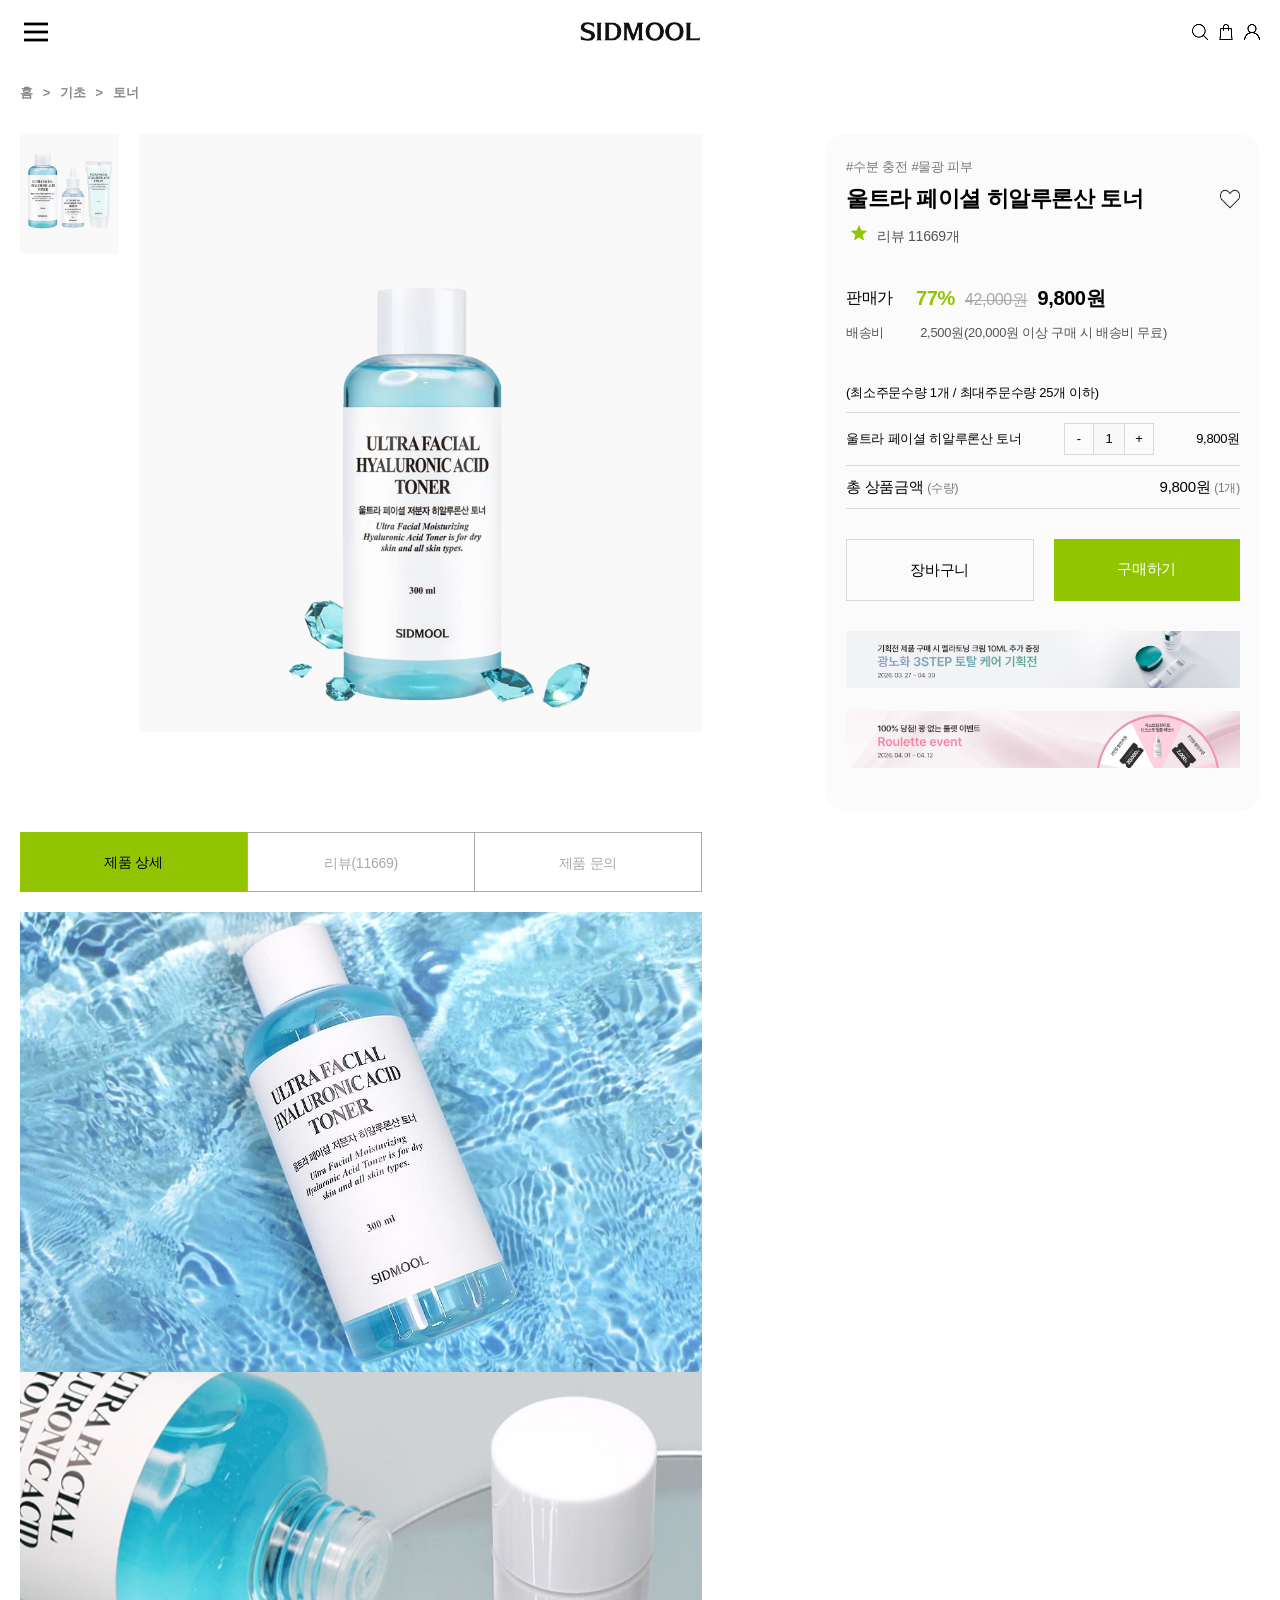
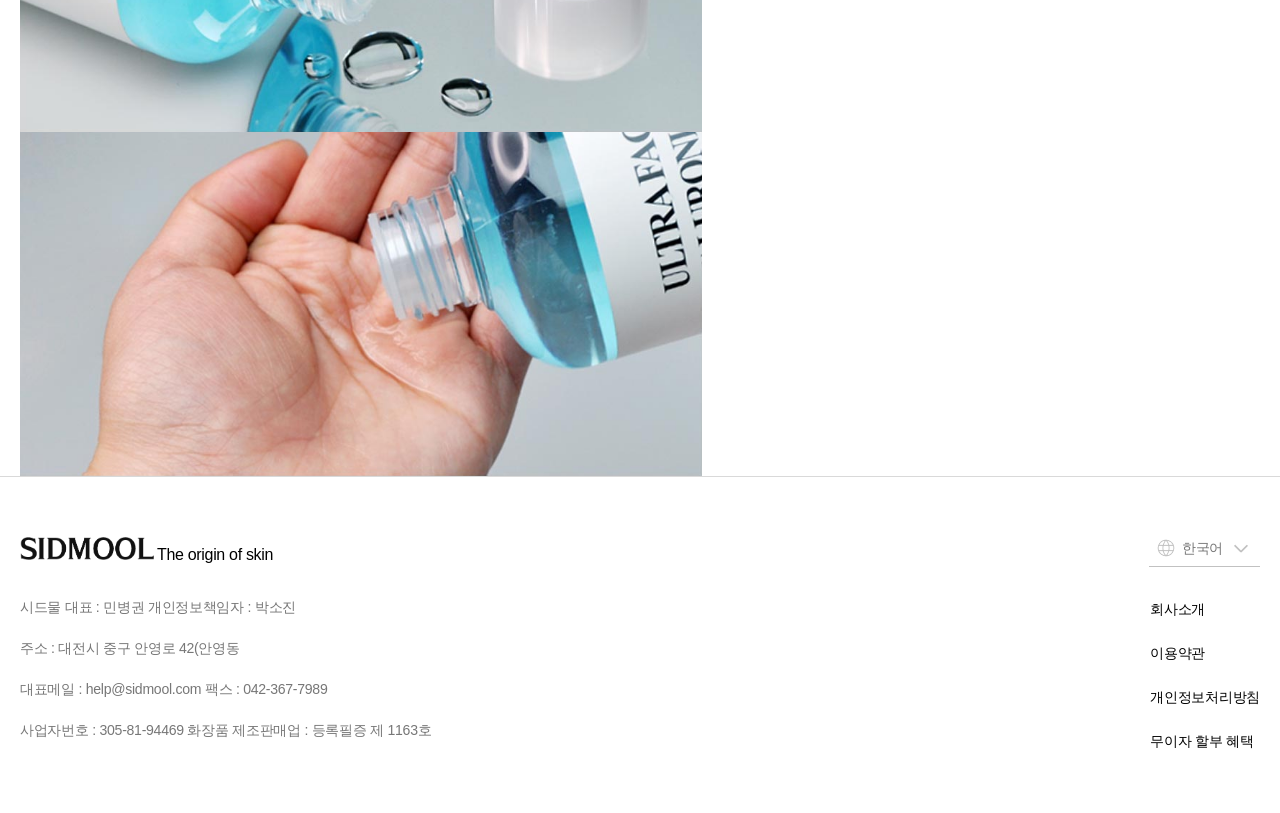
==== commit 837d7b61: "26/05/14학원 반응형 완성" ====
--- a/detail.html
+++ b/detail.html
@@ -130,6 +130,27 @@
                         <li class="event_bnr"><a href="#"><img src="./images/detail/sdm_detail_event_bnr_002.jpg" alt=""></a></li>
                     </ol>
                 </div>
+                <div class="m_order_sheet">
+                    <div class="m_title_cart">
+                        <div class="title_price">
+                            <h1>울트라 페이셜 히알루론산 토너</h1>
+                            <p class="price">9,800</p><span>원</span>
+                        </div>
+                        <div class="quantity_btn_box">
+                            <button type="button" class="minus">-</button>
+                            <input type="number" name="quantity" id="quantity" value="1">
+                            <button type="button" class="plus">+</button>
+                        </div>
+                    </div>
+                    <dl class="total_price">
+                        <dt>총 상품금액<span> (수량)</span></dt>
+                        <dd>9,800원<span> (1개)</span></dd>
+                    </dl>
+                    <div class="order_btn">
+                        <a href="#" class="cart_btn">장바구니</a>
+                        <a href="#" class="buy_btn">구매하기</a>
+                    </div>
+                </div>
             </div>
         </main>
         <footer>
--- a/style/common.css
+++ b/style/common.css
@@ -8,7 +8,7 @@
 header {
     width:100%; height:70px; padding:0 200px;
     display:flex; justify-content:space-between; align-items:center;
-    position:fixed; z-index:999;  top:0;
+    position:fixed; z-index:998;  top:0;
     background-color: transparent;
     transition:background-color 0.3s;
 }
@@ -17,14 +17,45 @@
 }
 header .menu {display:block; width:32px;}
 header .menu img {width:100%;}
-header h1 {
+header .open_menu_bg {
+    width:100%; height:100vh; background:rgba(0,0,0,0.25); position:fixed; top:0; left:0; z-index:999;
+    display:none;
+}
+header .open_menu_bg .side_wrap {
+    max-width:490px; min-width:350px; height:100%; 
+    background-color:#E9F3CC;
+}
+header .open_menu_bg .side_wrap .menu_top,
+header .open_menu_bg .side_wrap .menu_mid,
+header .open_menu_bg .side_wrap .menu_btm {border-bottom:1px solid #000;}
+header .open_menu_bg .side_wrap .menu_top {
+    width:100%; padding:30px; 
+    display:flex; justify-content:space-between; align-items:center;
+}
+header .open_menu_bg .side_wrap .menu_top h1 {width:100%;}
+header .open_menu_bg .side_wrap .menu_top h1 a {width:120px; display:block;}
+header .open_menu_bg .side_wrap .menu_top h1 a img {width:100%;}
+header .open_menu_bg .side_wrap .menu_top .close_btn {width:24px;}
+header .open_menu_bg .side_wrap .menu_top .close_btn img {width:100%;}
+header .open_menu_bg .side_wrap .menu_mid {padding:30px;}
+header .open_menu_bg .side_wrap .menu_mid h1 {width:100%; font-size:1.5rem; font-weight:500;}
+header .open_menu_bg .side_wrap .menu_mid nav {}
+header .open_menu_bg .side_wrap .menu_mid nav .gnb {}
+header .open_menu_bg .side_wrap .menu_mid nav .gnb li {width:100%;}
+header .open_menu_bg .side_wrap .menu_mid nav .gnb li a {display:block; padding:5px 10px }
+header .open_menu_bg .side_wrap .menu_btm {padding:30px;}
+header .open_menu_bg .side_wrap .menu_btm h1 {width:100%; font-size:1.5rem; font-weight:500;}
+header .open_menu_bg .side_wrap .menu_btm .m_snb {}
+header .open_menu_bg .side_wrap .menu_btm .m_snb li {width:100%; }
+header .open_menu_bg .side_wrap .menu_btm .m_snb li a {display:block; padding:5px 10px}
+header > h1 {
     width:120px;
     position:absolute;
     left:50%;
     transform:translateX(-50%);
 }
-header h1 a {}
-header h1 a img {width:100%;}
+header > h1 a {}
+header > h1 a img {width:100%;}
 header .snb {display:flex; gap:10px;}
 header .snb p {width:16px;}
 header .snb p img {width:100%;}
--- a/style/detail.css
+++ b/style/detail.css
@@ -33,8 +33,8 @@
 #wrap main #detail_wrap .product_container .m_detail .m_price_box .like_btn img {width:100%;}
 #wrap main #detail_wrap .product_container .m_detail > p {font-size:0.81rem; opacity:0.6; padding-top:10px;}
 /* ========================================================================================================================================= 아래 상세 탭메뉴 */
-#wrap main #detail_wrap .product_container .scroll_detail {position:relative; width:100%; display:flex; flex-flow:column nowrap;}
-#wrap main #detail_wrap .product_container .scroll_detail .tab_menu_box {display:flex; text-align:center; margin:100px 0 20px 0; position:sticky; top:0;}
+#wrap main #detail_wrap .product_container .scroll_detail { width:100%; display:flex; flex-flow:column nowrap;}
+#wrap main #detail_wrap .product_container .scroll_detail .tab_menu_box {display:flex; text-align:center; margin:100px 0 20px 0;}
 #wrap main #detail_wrap .product_container .scroll_detail .tab_menu_box a {display:block; height:60px; width:calc(100% / 3); }
 #wrap main #detail_wrap .product_container .scroll_detail .tab_menu_box > * {color:#a9a9a9; line-height:60px; font-size:0.88rem;}
 #wrap main #detail_wrap .product_container .scroll_detail .tab_menu_box a.active {color:#000; background-color:#92C501}
@@ -44,7 +44,7 @@
 #wrap main #detail_wrap .product_container .tab_menu_box .inquiry {border:1px solid #a9a9a9; border-left:0;}
 #wrap main #detail_wrap .product_container .product_detail_img {}
 #wrap main #detail_wrap .product_container .product_detail_img p {width:100%;}
-#wrap main #detail_wrap .product_container .product_detail_img p img {width:100%;}
+#wrap main #detail_wrap .product_container .product_detail_img p img {width:100%; display:block;}
 /* ============================================================================================================================================ 주문서 */
 #wrap main #detail_wrap .order_sheet {
     position:sticky; border-radius:20px; top:100px; right:0;
@@ -104,4 +104,33 @@
 }
 #wrap main #detail_wrap .order_sheet .event_bnr_container li a {display:block;}
 #wrap main #detail_wrap .order_sheet .event_bnr_container li a img {width:100%;}
-#wrap main #detail_wrap .order_sheet .event_bnr_container .event_bnr {}+#wrap main #detail_wrap .order_sheet .event_bnr_container .event_bnr {}
+/* ==========================================================================================================================모바일에서 보이는 영역 - 2 */
+#wrap main #detail_wrap .m_order_sheet {
+    display:none; position:fixed; bottom:0; left:0; z-index:997; opacity:1;
+    background-color:#fff; width:100%; padding:15px; height:25vh; border-top:1px solid rgba(0,0,0,0.1);
+}
+#wrap main #detail_wrap .m_order_sheet.none {opacity:0;}
+#wrap main #detail_wrap .m_order_sheet > * {font-size:0.81rem;}
+#wrap main #detail_wrap .m_order_sheet .m_title_cart {background-color:#f8f9fb; display:flex; justify-content:space-between; align-items:center; padding:15px;}
+#wrap main #detail_wrap .m_order_sheet .m_title_cart .title_price {}
+#wrap main #detail_wrap .m_order_sheet .m_title_cart .title_price h1 {font-weight:500;}
+#wrap main #detail_wrap .m_order_sheet .m_title_cart .title_price .price {display:inline-block;}
+#wrap main #detail_wrap .m_order_sheet .m_title_cart .title_price span {}
+#wrap main #detail_wrap .m_order_sheet .m_title_cart .quantity_btn_box {display:flex; gap:3px;}
+#wrap main #detail_wrap .m_order_sheet .m_title_cart .quantity_btn_box button {width:30px; line-height:30px; border:1px solid #d9d9d9;}
+#wrap main #detail_wrap .m_order_sheet .m_title_cart .quantity_btn_box #quantity {
+    font-size:0.88rem; background-color:#f9f9f9; text-align: center; width:45px; line-height:30px;
+    margin:0 -3px 0 -3px;
+    border-top:1px  solid #d9d9d9;
+    border-bottom:1px  solid #d9d9d9; 
+}
+#wrap main #detail_wrap .m_order_sheet .total_price {display:flex; justify-content:space-between; align-items:center; margin:15px 0;}
+#wrap main #detail_wrap .m_order_sheet .total_price dt {font-size:0.88rem; font-weight:600;}
+#wrap main #detail_wrap .m_order_sheet .total_price dt span {font-size:0.81rem; color:#777;}
+#wrap main #detail_wrap .m_order_sheet .total_price dd {font-size:1.13rem; font-weight:600;}
+#wrap main #detail_wrap .m_order_sheet .total_price dd span {font-size:0.88rem; color:#777;}
+#wrap main #detail_wrap .m_order_sheet .order_btn {display:flex; gap:20px;}
+#wrap main #detail_wrap .m_order_sheet .order_btn a {width:100%; text-align:center; padding:10px 0;}
+#wrap main #detail_wrap .m_order_sheet .order_btn .cart_btn {border:1px solid #d9d9d9;}
+#wrap main #detail_wrap .m_order_sheet .order_btn .buy_btn {background-color:#92C501; color:#fff;}
--- a/style/responsive.css
+++ b/style/responsive.css
@@ -12,9 +12,9 @@
 @media screen and (max-width:700px) {
     #wrap .login_main {margin:0 auto; padding:60px 0;}
     header h1 {
-    width:80px;
+    width:90px;
     }
-    header .menu {width:16px;}
+    header .menu {width:24px;}
     header .snb p {}
     /* ======================================================================================================================================== 푸터 */
     footer .f_bottom .company_info {margin-bottom:30px;}
@@ -42,7 +42,7 @@
     #wrap main #hero_wrap .hero_bnr .swiper-wrapper .swiper-slide .txt_box p {font-weight:300; font-size:1.25rem;}
     #wrap main #hero_wrap .hero_bnr .swiper-wrapper .swiper-slide .txt_box h1 {font-weight:700; font-size:1.88rem;}
     #wrap main #hero_wrap .hero_bnr .swiper-button-prev,
-    #wrap main #hero_wrap .hero_bnr .swiper-button-next {color:#000; width:16px; z-index:999; }
+    #wrap main #hero_wrap .hero_bnr .swiper-button-next {color:#000; width:16px; z-index:997; }
     #wrap main #hero_wrap .hero_bnr .prev {left:20px;}
     #wrap main #hero_wrap .hero_bnr .next {right:20px;}
     #wrap main #hero_wrap .hero_bnr .bnr_player {
@@ -147,13 +147,10 @@
     #wrap main .event_box #event_wrap .event_bnr_n_slide .vertical_box .beauty_1st_swiper .swiper-wrapper .swiper-slide .product_info .product_desc h1 {
     font-size:1.06rem; font-weight:500; margin-bottom:10px;
     }
-    #wrap main .event_box #event_wrap .event_bnr_n_slide .vertical_box .beauty_1st_swiper .swiper-wrapper .swiper-slide .product_info .product_desc .price_info .discount_rate {}
-    #wrap main .event_box #event_wrap .event_bnr_n_slide .vertical_box .beauty_1st_swiper .swiper-wrapper .swiper-slide .product_info .product_desc .price_info em {}
-    #wrap main .event_box #event_wrap .event_bnr_n_slide .vertical_box .beauty_1st_swiper .swiper-wrapper .swiper-slide .product_info .product_desc .price_info .price {}
-    #wrap main .event_box #event_wrap .event_bnr_n_slide .vertical_box .prev {top:-40px;}
-    #wrap main .event_box #event_wrap .event_bnr_n_slide .vertical_box .next {bottom:-40px;}
-    #wrap main .event_box #event_wrap .event_bnr_n_slide .vertical_box .prev svg,
-    #wrap main .event_box #event_wrap .event_bnr_n_slide .vertical_box .next svg {color:#000; width:32px; height:16px; } 
+    #wrap main .event_box #event_wrap .event_bnr_n_slide .vertical_box .prev,
+    #wrap main .event_box #event_wrap .event_bnr_n_slide .vertical_box .next {display:none;}
+    #wrap main .event_box #event_wrap .event_bnr_n_slide .vertical_box .scrollbar {display:block; height:1px; bottom:-30px;}
+    #wrap main .event_box #event_wrap .event_bnr_n_slide .vertical_box .swiper-scrollbar-drag {}
 }
 /* =============================================================================================================================================================================login.html */
 @media screen and (max-width:1024px) {
@@ -193,4 +190,5 @@
     #wrap main #detail_wrap .product_container .scroll_detail .tab_menu_box a {display:block; height:40px; width:calc(100% / 3); }
     #wrap main #detail_wrap .product_container .scroll_detail .tab_menu_box > * {color:#a9a9a9; line-height:40px; font-size:0.81rem;}
     #wrap main #detail_wrap .product_container .scroll_detail .tab_menu_box a.active {color:#000; background-color:#92C501}
+    #wrap main #detail_wrap .m_order_sheet {display:block;}
 }
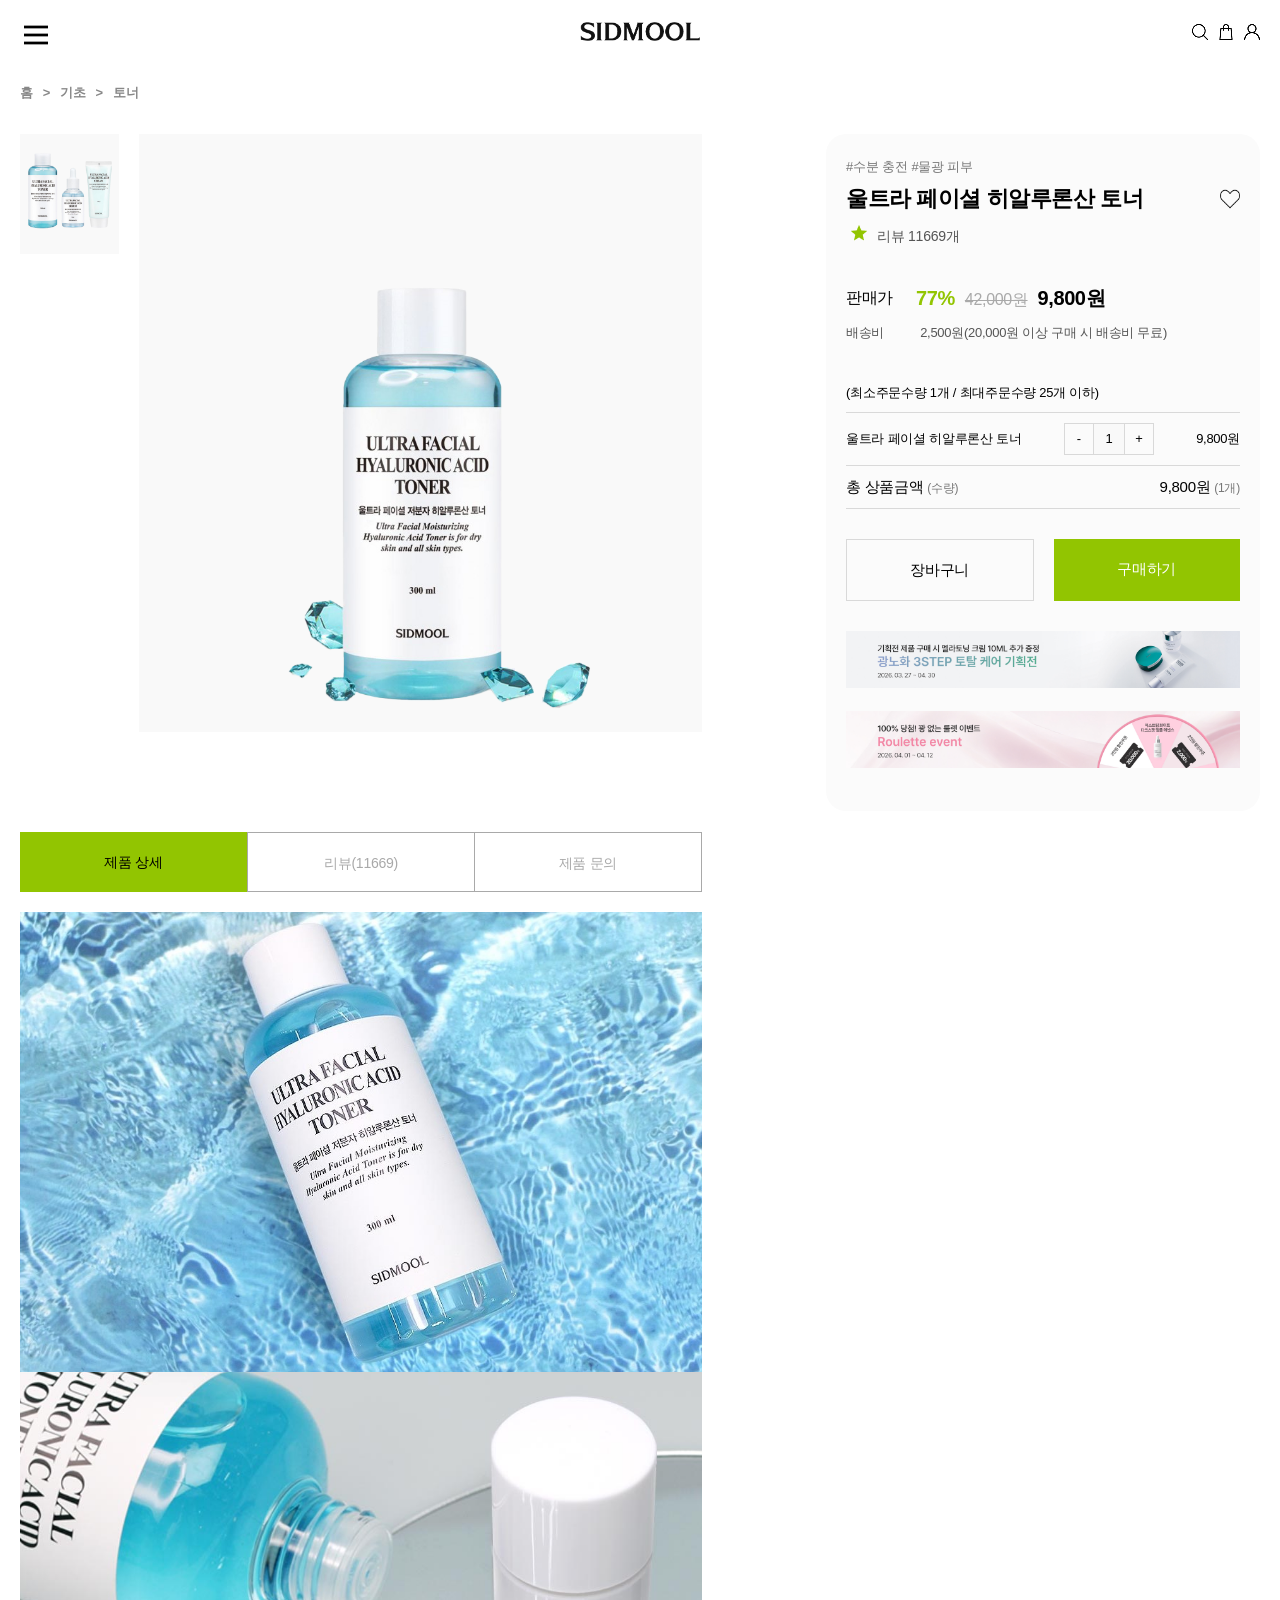
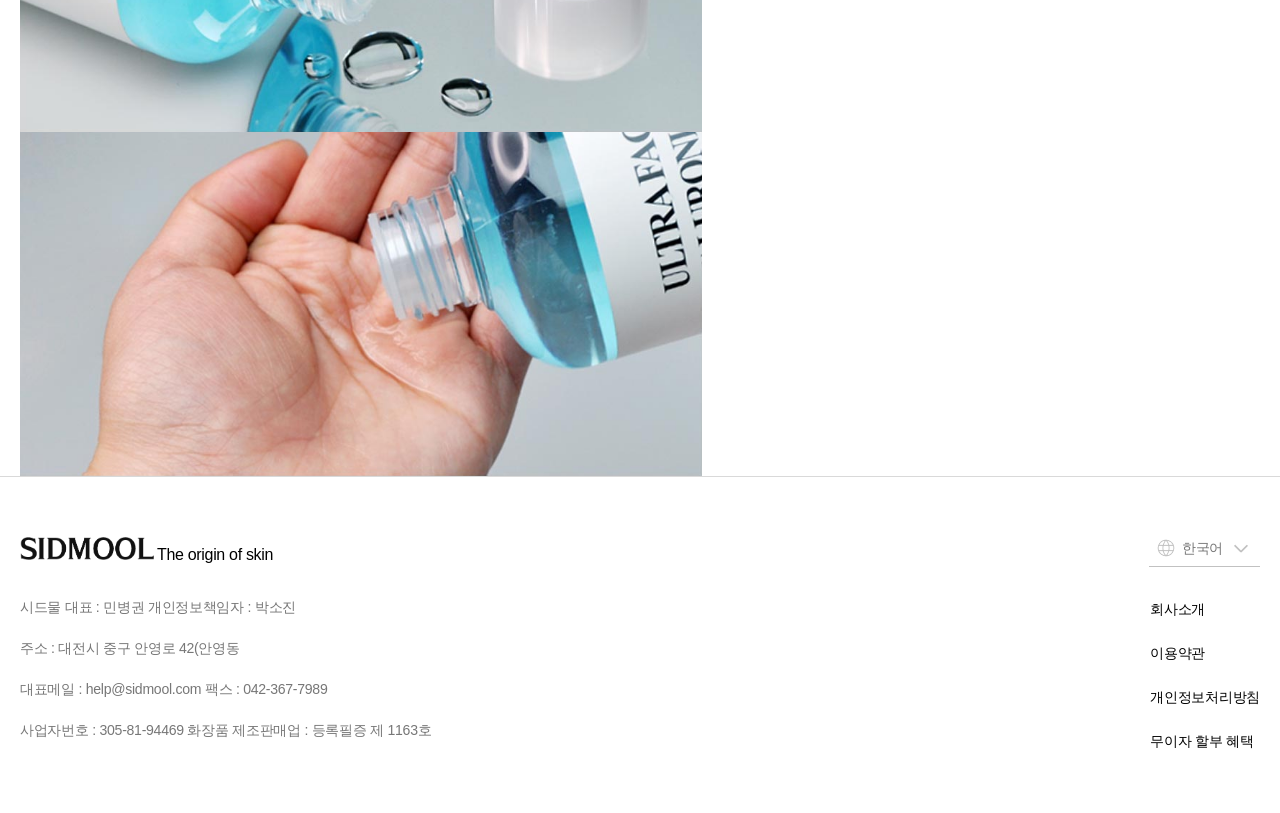
==== commit 77a955a0: "26/05/14학원" ====
--- a/detail.html
+++ b/detail.html
@@ -15,10 +15,36 @@
 <body>
     <div id="wrap">
         <header>
-            <a href="#" class="menu"><img src="./images/common/hamburger_menu.png" alt="메뉴"></a>
+            <a href="#" class="menu"><img src="./images/common/hamburger_menu.png" alt="메뉴열기"></a>
             <!-- 햄버거 메뉴 클릭시 열림 -->
             <div class="open_menu_bg">
-                <div class="side_wrap"></div>
+                <div class="side_wrap">
+                    <div class="menu_top">
+                        <h1><a href="./index.html"><img src="./images/common/logo.png" alt="시드물"></a></h1>
+                        <button type="button" class="close_btn"><img src="./images/common/close.png" alt="메뉴닫기"></button>
+                    </div>
+                    <div class="menu_mid">
+                        <h1>카테고리</h1>
+                        <nav>
+                            <ul class="gnb">
+                                <li><a href="#">New</a></li>
+                                <li><a href="#">Best</a></li>
+                                <li><a href="#">Event</a></li>
+                                <li><a href="#">라인별</a></li>
+                                <li><a href="#">기능별</a></li>
+                                <li><a href="#">성분별</a></li>
+                            </ul>
+                        </nav>
+                    </div>
+                    <div class="menu_btm">
+                        <h1>주요 서비스</h1>
+                        <ul class="m_snb">
+                            <li><a href="#">공지사항</a></li>
+                            <li><a href="#">고객센터</a></li>
+                            <li><a href="#">리뷰</a></li>
+                        </ul>
+                    </div>
+                </div>
             </div>
             <h1><a href="./index.html"><img src="./images/common/logo.png" alt="시드물"></a></h1>
             <div class="snb">
--- a/style/common.css
+++ b/style/common.css
@@ -16,7 +16,7 @@
     background-color: #fff;  box-shadow: 0 1px 4px 0 rgba(0,0,0,0.25);
 }
 header .menu {display:block; width:32px;}
-header .menu img {width:100%;}
+header .menu img {width:100%; display:block;}
 header .open_menu_bg {
     width:100%; height:100vh; background:rgba(0,0,0,0.25); position:fixed; top:0; left:0; z-index:999;
     display:none;
@@ -60,7 +60,7 @@
 header .snb p {width:16px;}
 header .snb p img {width:100%;}
 /* ============================================================푸터 */
-footer {padding:80px 200px; border-top:1px solid #d9d9d9;}
+footer {padding:80px 200px; border-top:1px solid #d9d9d9; margin:0 auto;}
 footer .f_top {margin-bottom:30px; display:flex; justify-content:space-between;}
 footer .f_top .logo {display:flex; align-items:flex-end; gap:3px;}
 footer .f_top .logo a {display:block; width:134px;}
--- a/style/detail.css
+++ b/style/detail.css
@@ -1,7 +1,7 @@
 body {}
 #wrap {width:100%; margin:0 auto;}
 #wrap > * {min-width:350px;}
-#wrap main {width:100%; max-width:1920px;}
+#wrap main {width:100%; max-width:1920px; margin:0 auto;}
 #wrap main .bread_crumb {margin:30px 0; display:flex; padding:50px 200px 0;}
 #wrap main .bread_crumb li {}
 #wrap main .bread_crumb li a {color:#888; font-size:0.81rem; font-weight:700; line-height:1;}
@@ -96,7 +96,9 @@
 #wrap main #detail_wrap .order_sheet .order_btn {display:flex; gap:20px; text-align: center; margin:30px 0;}
 #wrap main #detail_wrap .order_sheet .order_btn a {display:block; font-size:0.94rem; width:100%; line-height:60px; font-size:0.94rem;}
 #wrap main #detail_wrap .order_sheet .order_btn .cart_btn {border:1px solid #d9d9d9;}
+#wrap main #detail_wrap .order_sheet .order_btn .cart_btn:hover {background-color:#eee;}
 #wrap main #detail_wrap .order_sheet .order_btn .buy_btn {background-color:#92C501; color:#fff;}
+#wrap main #detail_wrap .order_sheet .order_btn .buy_btn:hover {background-color:#80AD01;}
 /* ===============================================================================================================================================.event_bnr_container */
 #wrap main #detail_wrap .order_sheet .event_bnr_container {}
 #wrap main #detail_wrap .order_sheet .event_bnr_container li {
@@ -105,6 +107,8 @@
 #wrap main #detail_wrap .order_sheet .event_bnr_container li a {display:block;}
 #wrap main #detail_wrap .order_sheet .event_bnr_container li a img {width:100%;}
 #wrap main #detail_wrap .order_sheet .event_bnr_container .event_bnr {}
+#wrap main #detail_wrap .order_sheet .event_bnr_container .event_bnr a {display:block;}
+#wrap main #detail_wrap .order_sheet .event_bnr_container .event_bnr a img {width:100%; display:block;}
 /* ==========================================================================================================================모바일에서 보이는 영역 - 2 */
 #wrap main #detail_wrap .m_order_sheet {
     display:none; position:fixed; bottom:0; left:0; z-index:997; opacity:1;
